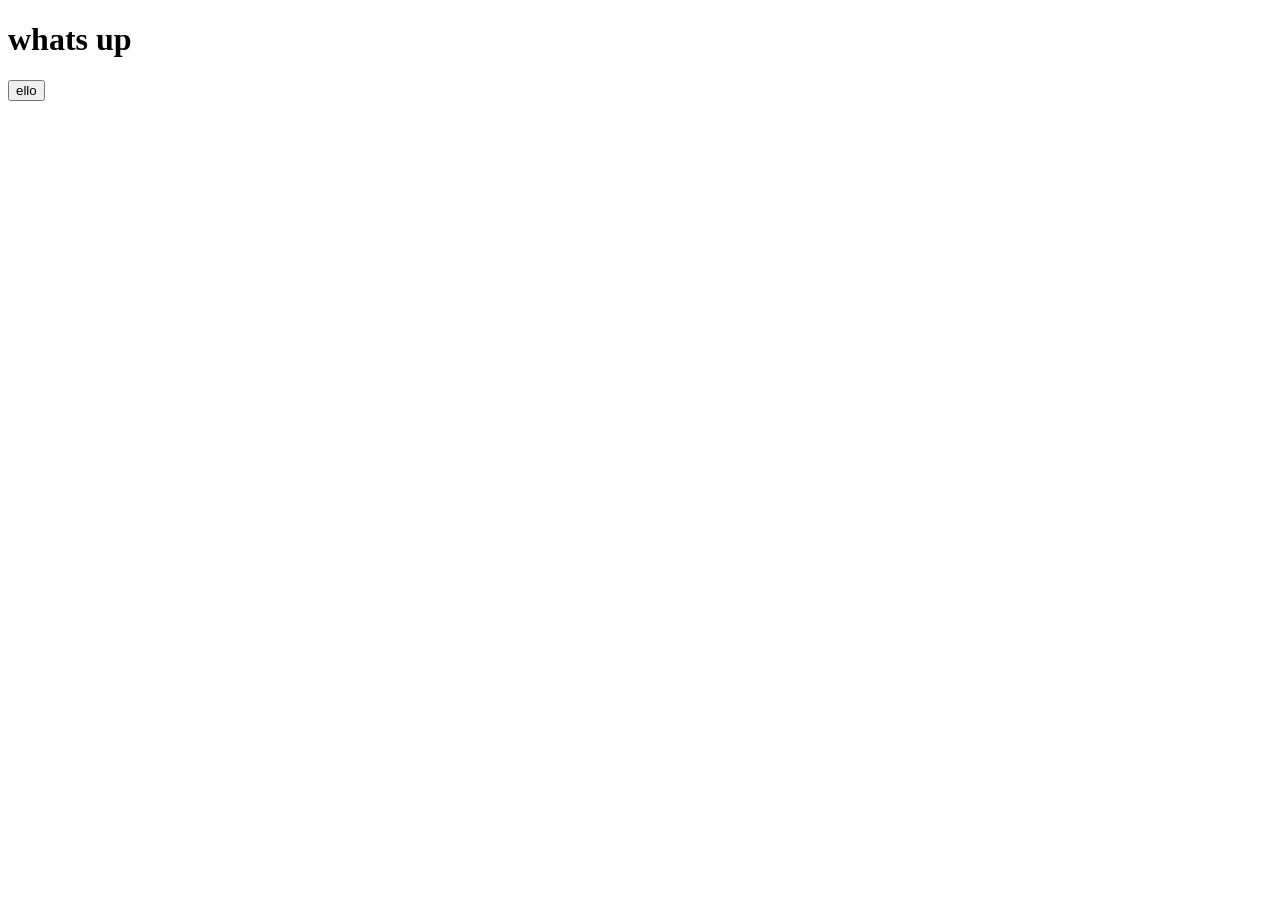
==== disarm/index.html @ 8d1360e6 "test" ====
<!DOCTYPE html>
<html lang="en">
<head>
  <meta charset="UTF-8" />
  <meta name="viewport" content="width=device-width, initial-scale=1.0" />
  <title>Default HTML</title>
</head>
<body>
  <h1>whats up</h1>
  <button>ello</button>
</body>
</html>
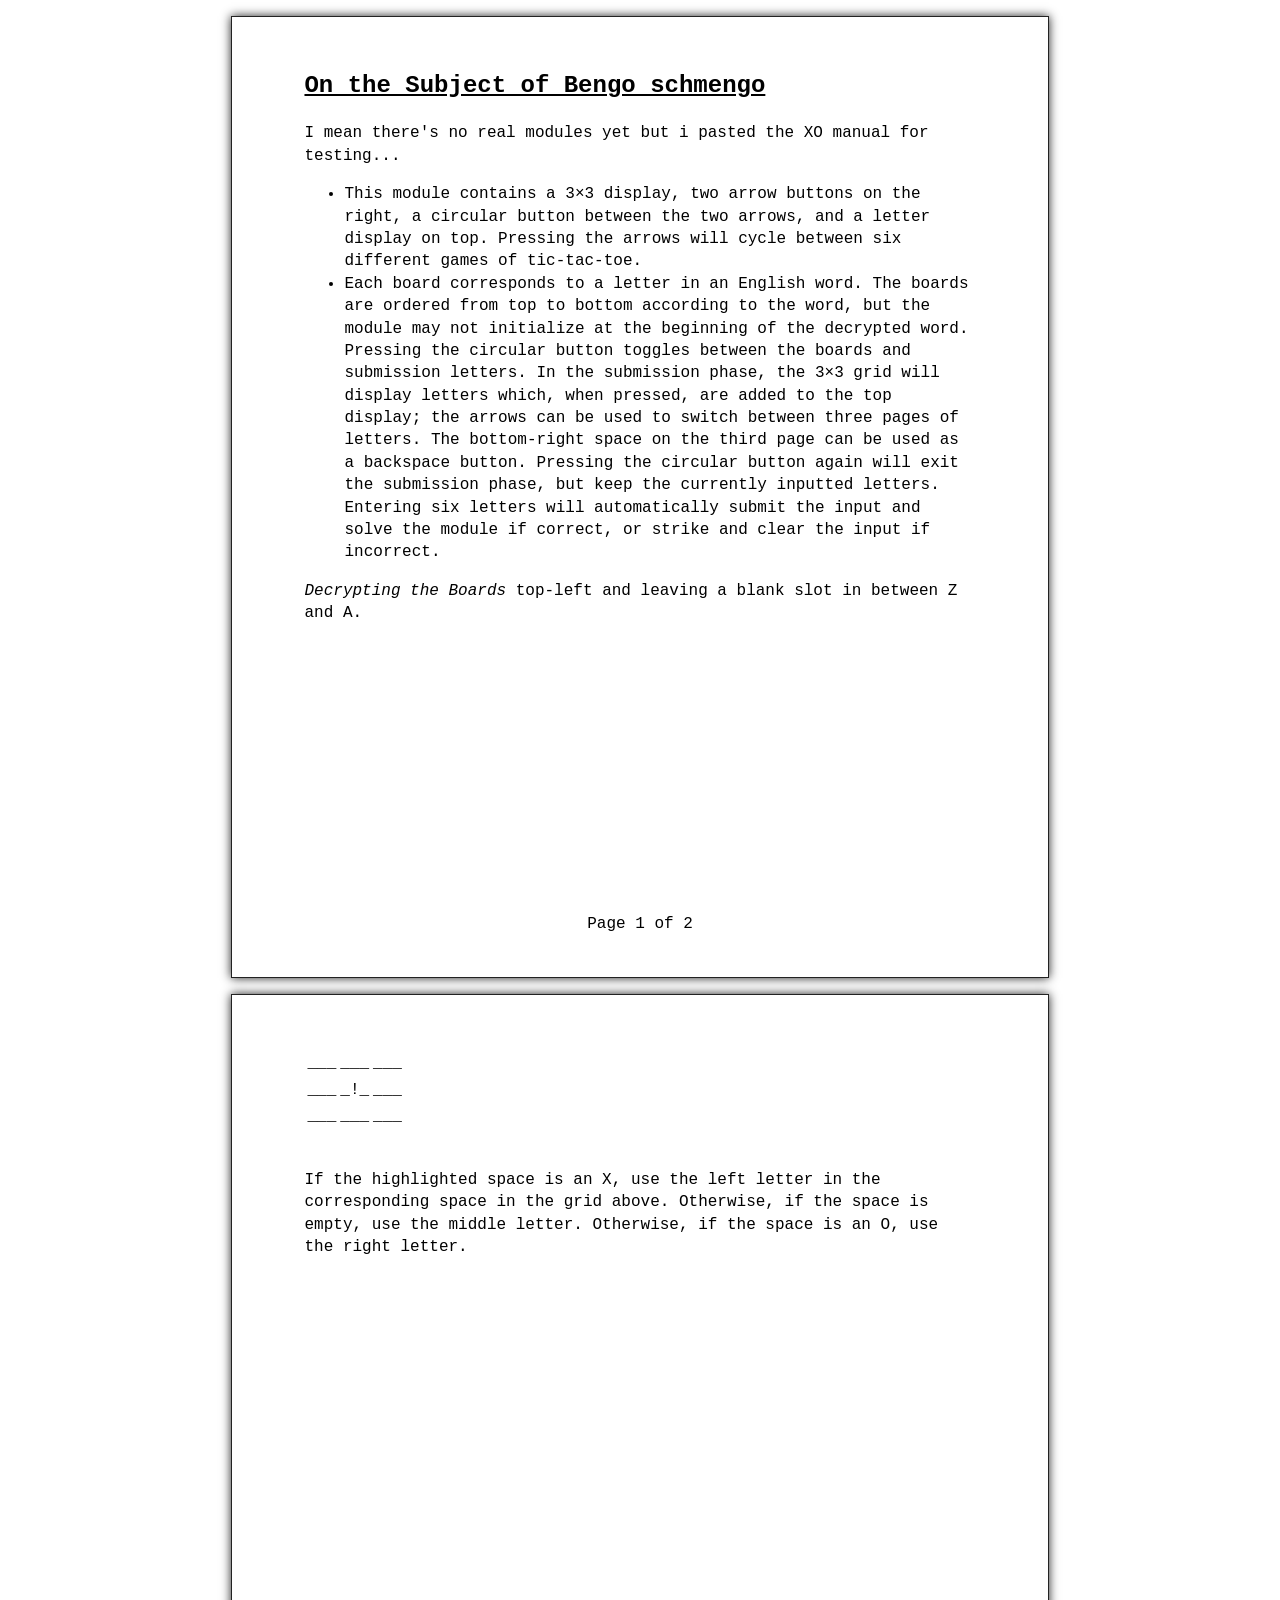
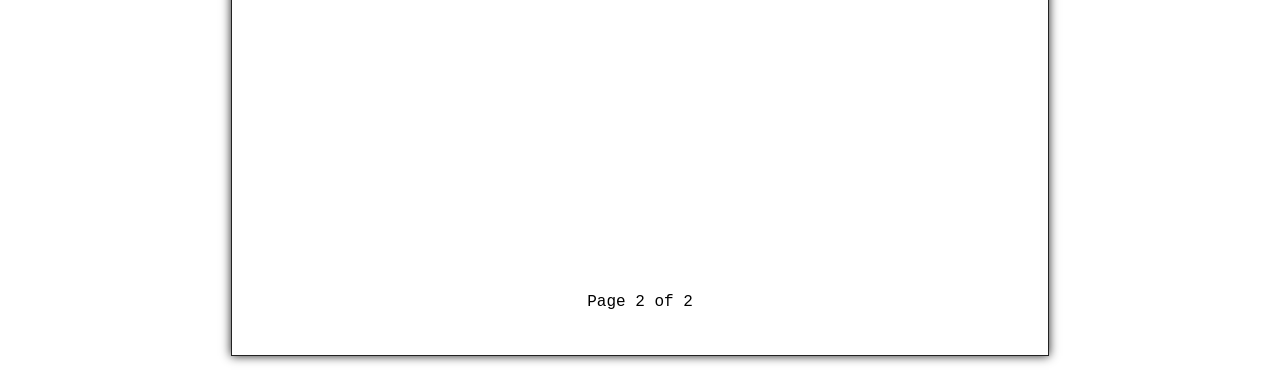
==== commit 26135b4e: "pages" ====
--- a/disarm/index.html
+++ b/disarm/index.html
@@ -4,9 +4,63 @@
   <meta charset="UTF-8" />
   <meta name="viewport" content="width=device-width, initial-scale=1.0" />
   <title>Default HTML</title>
+  <link rel="stylesheet" type="text/css" href="main.css">
 </head>
 <body>
-  <h1>whats up</h1>
-  <button>ello</button>
+    <div class="section">
+        <div class="page">
+            <div class="page-content">
+                <h2>On the Subject of Bengo schmengo</h2>
+
+                <p>I mean there's no real modules yet but i pasted the XO manual for testing...</p>
+                <ul>
+                    <li>This module contains a 3×3 display, two arrow buttons on the right, a circular button between
+                        the two arrows, and a letter display on top. Pressing the arrows will cycle between six
+                        different games of tic-tac-toe.</li>
+                    <li>Each board corresponds to a letter in an English word. The boards are ordered from top to bottom 
+						according to the word, but the module may not initialize at the beginning of the decrypted word. 
+                        Pressing the circular button toggles between the boards and submission letters. In the submission
+                        phase, the 3×3 grid will display letters which, when pressed, are added to the top display;
+                        the arrows can be used to switch between three pages of letters. The bottom-right space on
+                        the third page can be used as a backspace button. Pressing the circular button again will
+                        exit the submission phase, but keep the currently inputted letters. Entering six letters
+                        will automatically submit the input and solve the module if correct, or strike and clear
+                        the input if incorrect.</li>
+                </ul>
+
+                <em>Decrypting the Boards</em>
+                    top-left and leaving a blank slot in between Z and A.</p>
+                
+            </div>
+            <div class="page-footer relative-footer">Page 1 of 2</div>
+        </div>
+        <div class="page">
+            <div class="page-content">
+                <br>
+                <table class="center">
+                    <tr>
+                        <td>___</td>
+                        <td>___</td>
+                        <td>___</td>
+                    </tr>
+                    <tr>
+                        <td>___</td>
+                        <td>_!_</td>
+                        <td>___</td>
+                    </tr>
+                    <tr>
+                        <td>___</td>
+                        <td>___</td>
+                        <td>___</td>
+                    </tr>
+                </table>
+                
+                <p><br>If the highlighted space is an X, use the left letter in the corresponding space in the grid
+                    above. Otherwise, if the space is empty, use the middle letter. Otherwise, if the space is an O,
+                    use the right letter.</p>
+            </div>
+            <div class="page-footer relative-footer">Page 2 of 2</div>
+        </div>
+    </div>
 </body>
 </html>
--- a/disarm/main.css
+++ b/disarm/main.css
@@ -0,0 +1,39 @@
+
+@font-face {
+    font-family: 'Computer Modern';
+    src: url('cmuserif-roman.ttf');
+}
+
+h2, h3, h4 {
+    text-decoration: underline;
+}
+
+html {
+    font-family: 'Special Elite', monospace;
+    font-size: 12pt;
+    line-height: 1.4;
+}
+
+.page {
+        margin: 1em auto;
+        padding: 0;
+        border: 1px solid #222; /* Safely using px because exists outside layout of page content */
+        box-shadow: #222 0.0em 0em 0.6em;
+        clear: both;
+        background-color: #FFF;
+        background-size: 100%;
+        width: 8.5in; /* = 8.5in at 12pt (1em) */
+        min-height: 10in; /* = 11in at 12pt (1em) */
+    }
+
+
+
+.page-content {
+    margin: 0 .755in;
+    padding-top: 2em;
+    min-height: 9in; /* Leaving 3em at the bottom for footer (0.75in) */
+}
+
+.page-footer {
+    text-align: center;
+}
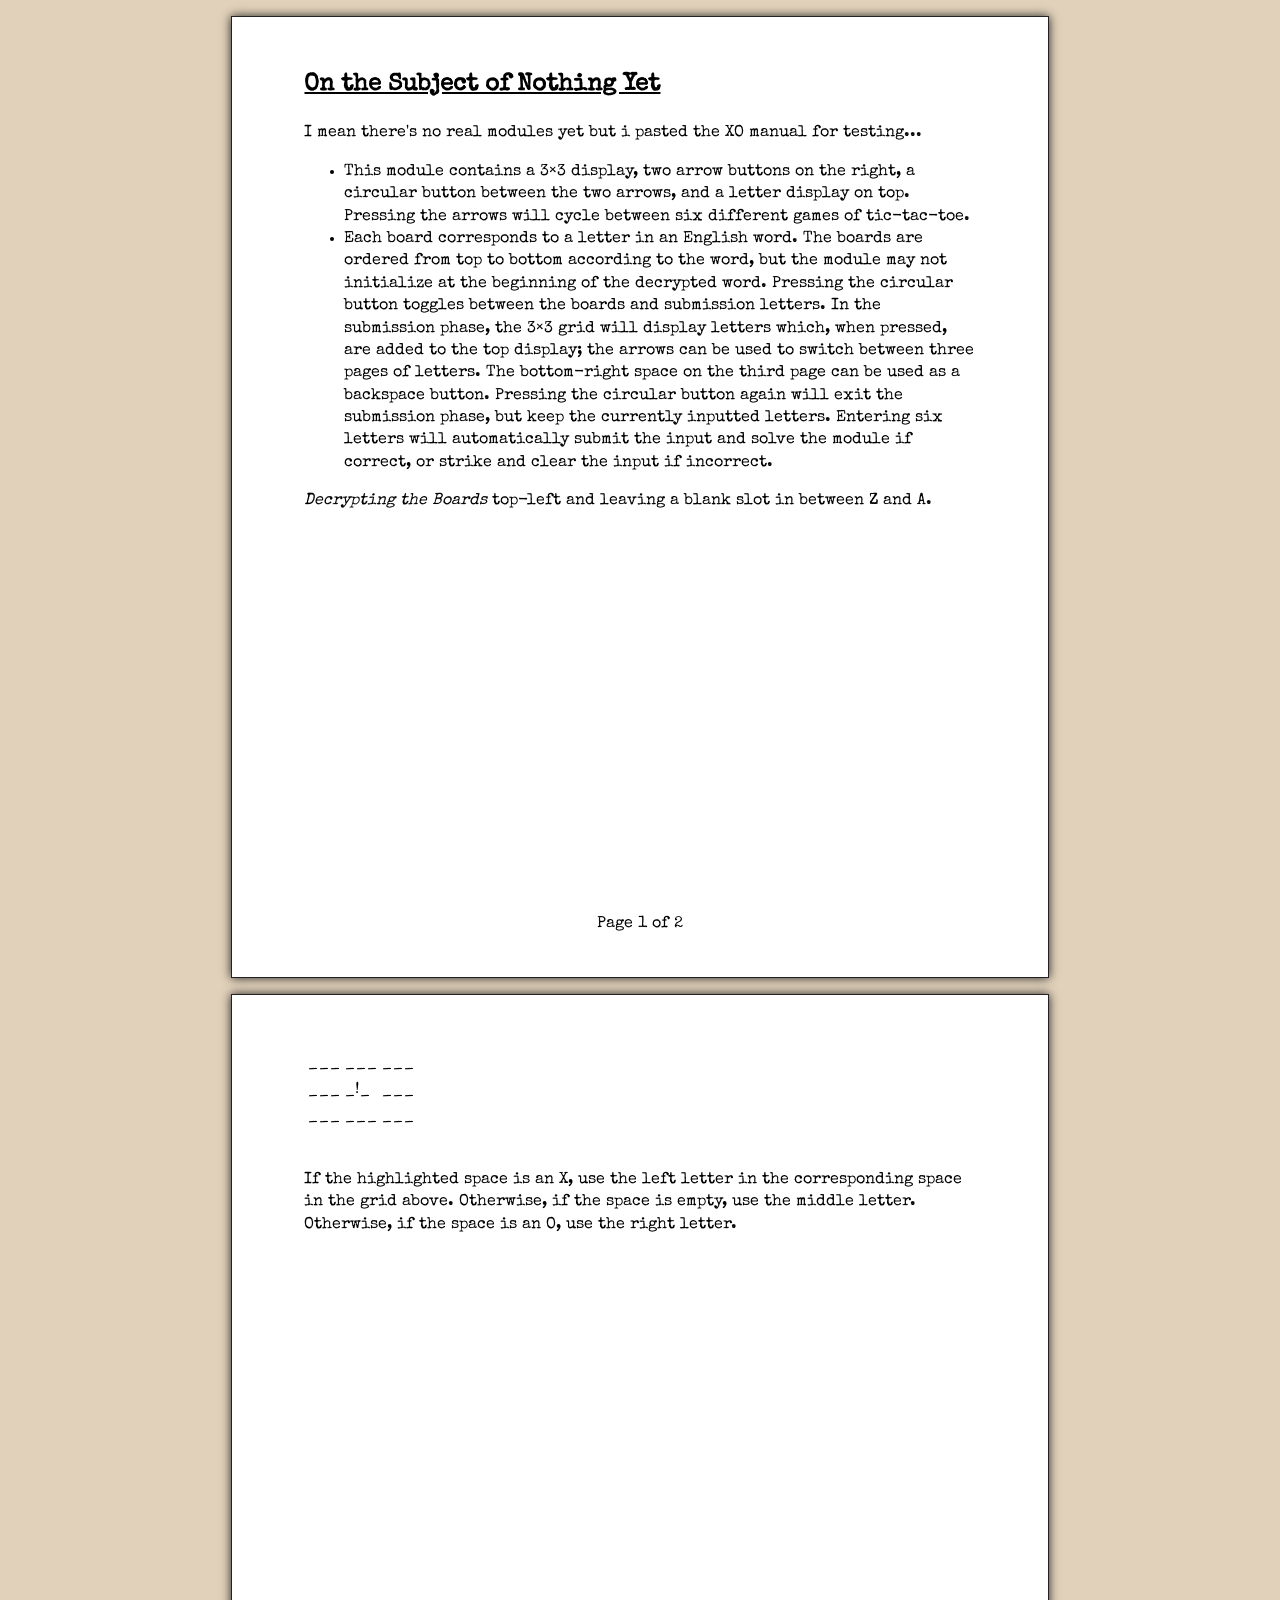
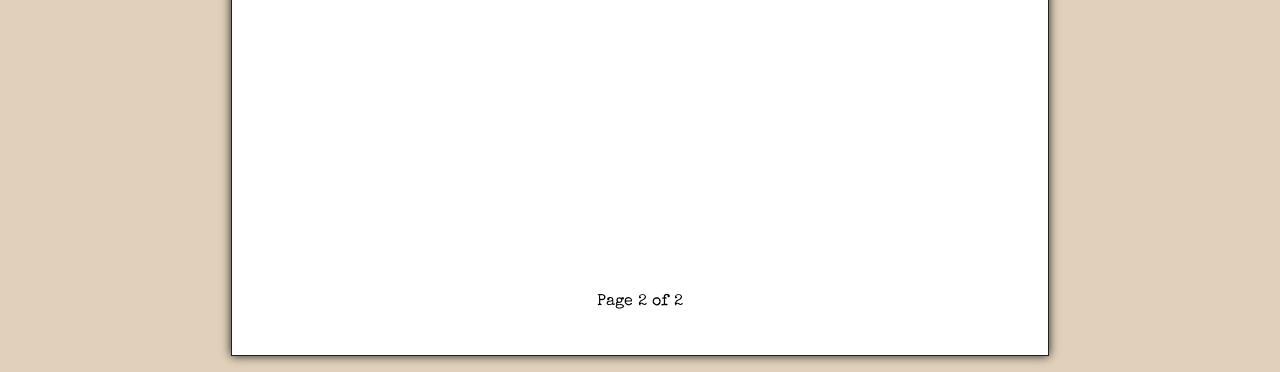
==== commit 82be0714: "part 2" ====
--- a/disarm/index.html
+++ b/disarm/index.html
@@ -10,7 +10,7 @@
     <div class="section">
         <div class="page">
             <div class="page-content">
-                <h2>On the Subject of Bengo schmengo</h2>
+                <h2>On the Subject of Nothing Yet</h2>
 
                 <p>I mean there's no real modules yet but i pasted the XO manual for testing...</p>
                 <ul>
--- a/disarm/main.css
+++ b/disarm/main.css
@@ -1,7 +1,7 @@
 
 @font-face {
-    font-family: 'Computer Modern';
-    src: url('cmuserif-roman.ttf');
+    font-family: 'Special Elite';
+    src: url('SpecialElite-Regular.ttf');
 }
 
 h2, h3, h4 {
@@ -37,3 +37,7 @@
 .page-footer {
     text-align: center;
 }
+
+body {
+    background: #E1D1BA;
+ }
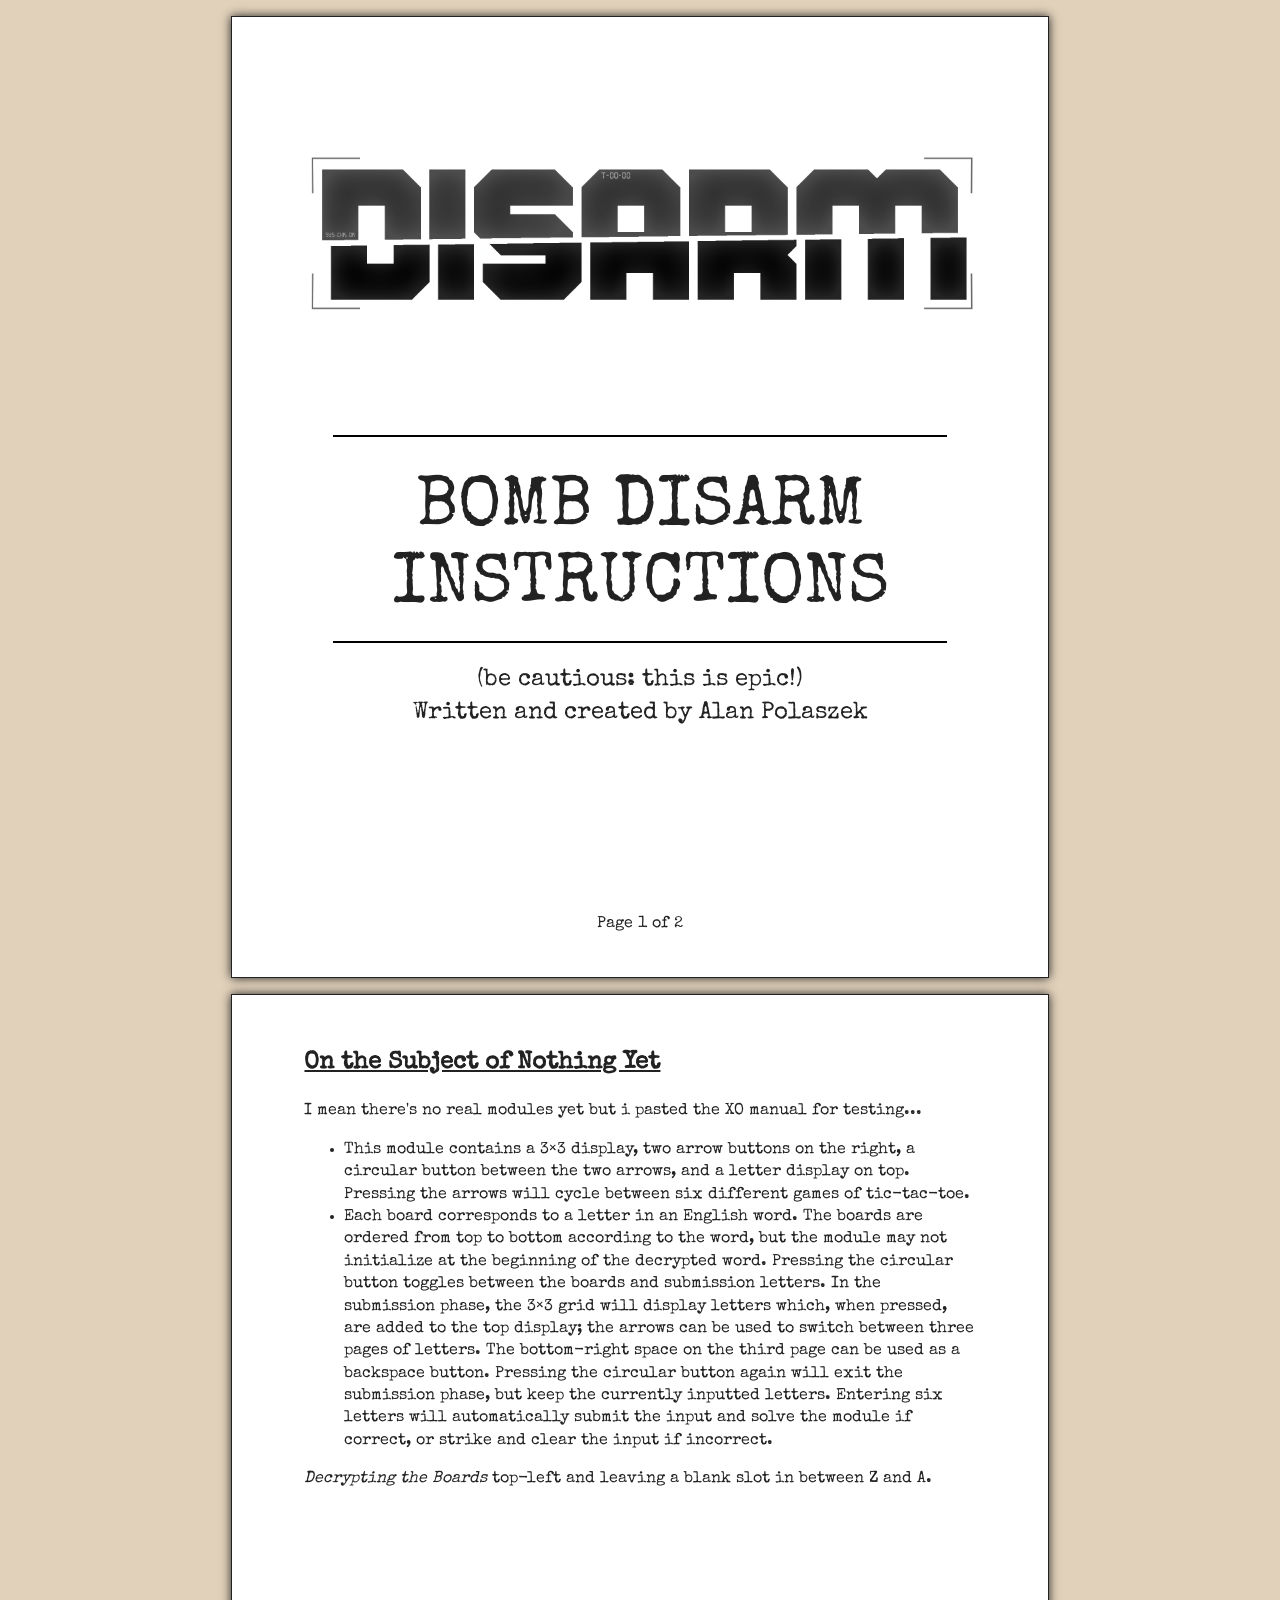
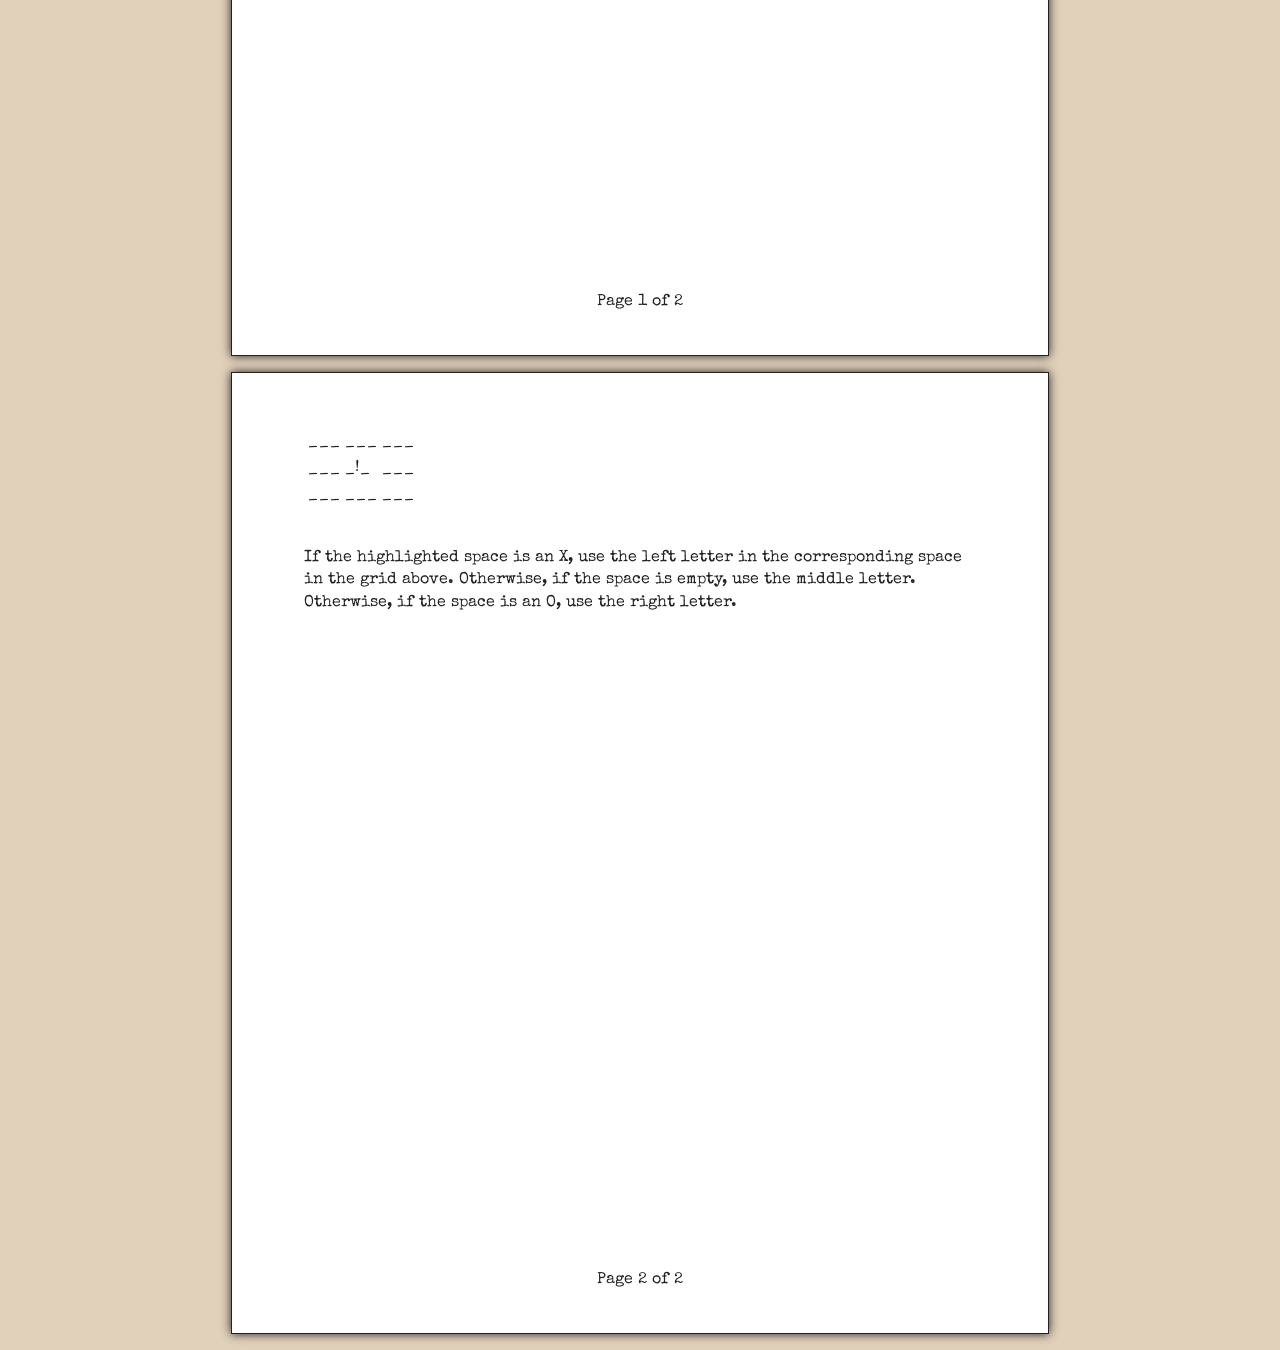
==== commit 3b34eb46: "brejh" ====
--- a/disarm/index.html
+++ b/disarm/index.html
@@ -3,64 +3,74 @@
 <head>
   <meta charset="UTF-8" />
   <meta name="viewport" content="width=device-width, initial-scale=1.0" />
-  <title>Default HTML</title>
+  <title>Disarm Instructions</title>
   <link rel="stylesheet" type="text/css" href="main.css">
 </head>
 <body>
-    <div class="section">
-        <div class="page">
-            <div class="page-content">
-                <h2>On the Subject of Nothing Yet</h2>
+    <div class="page">
+        <div class="page-content">
+            <img src="disarm-logo.png" class="logo">
+            <div class="title">
+                <h1>BOMB DISARM INSTRUCTIONS</h1>
+            </div>
+            <h2 class="subtitle">(be cautious: this is epic!)</h2>
+            <h2 class="subtitle">Written and created by Alan Polaszek</h2>
+            
+        </div>
+        <div class="page-footer">Page 1 of 2</div>
+    </div>
+    <div class="page">
+        <div class="page-content">
+            <h2>On the Subject of Nothing Yet</h2>
 
-                <p>I mean there's no real modules yet but i pasted the XO manual for testing...</p>
-                <ul>
-                    <li>This module contains a 3×3 display, two arrow buttons on the right, a circular button between
-                        the two arrows, and a letter display on top. Pressing the arrows will cycle between six
-                        different games of tic-tac-toe.</li>
-                    <li>Each board corresponds to a letter in an English word. The boards are ordered from top to bottom 
-						according to the word, but the module may not initialize at the beginning of the decrypted word. 
-                        Pressing the circular button toggles between the boards and submission letters. In the submission
-                        phase, the 3×3 grid will display letters which, when pressed, are added to the top display;
-                        the arrows can be used to switch between three pages of letters. The bottom-right space on
-                        the third page can be used as a backspace button. Pressing the circular button again will
-                        exit the submission phase, but keep the currently inputted letters. Entering six letters
-                        will automatically submit the input and solve the module if correct, or strike and clear
-                        the input if incorrect.</li>
-                </ul>
+            <p>I mean there's no real modules yet but i pasted the XO manual for testing...</p>
+            <ul>
+                <li>This module contains a 3×3 display, two arrow buttons on the right, a circular button between
+                    the two arrows, and a letter display on top. Pressing the arrows will cycle between six
+                    different games of tic-tac-toe.</li>
+                <li>Each board corresponds to a letter in an English word. The boards are ordered from top to bottom 
+                    according to the word, but the module may not initialize at the beginning of the decrypted word. 
+                    Pressing the circular button toggles between the boards and submission letters. In the submission
+                    phase, the 3×3 grid will display letters which, when pressed, are added to the top display;
+                    the arrows can be used to switch between three pages of letters. The bottom-right space on
+                    the third page can be used as a backspace button. Pressing the circular button again will
+                    exit the submission phase, but keep the currently inputted letters. Entering six letters
+                    will automatically submit the input and solve the module if correct, or strike and clear
+                    the input if incorrect.</li>
+            </ul>
 
-                <em>Decrypting the Boards</em>
-                    top-left and leaving a blank slot in between Z and A.</p>
-                
-            </div>
-            <div class="page-footer relative-footer">Page 1 of 2</div>
+            <em>Decrypting the Boards</em>
+                top-left and leaving a blank slot in between Z and A.</p>
+            
         </div>
-        <div class="page">
-            <div class="page-content">
-                <br>
-                <table class="center">
-                    <tr>
-                        <td>___</td>
-                        <td>___</td>
-                        <td>___</td>
-                    </tr>
-                    <tr>
-                        <td>___</td>
-                        <td>_!_</td>
-                        <td>___</td>
-                    </tr>
-                    <tr>
-                        <td>___</td>
-                        <td>___</td>
-                        <td>___</td>
-                    </tr>
-                </table>
-                
-                <p><br>If the highlighted space is an X, use the left letter in the corresponding space in the grid
-                    above. Otherwise, if the space is empty, use the middle letter. Otherwise, if the space is an O,
-                    use the right letter.</p>
-            </div>
-            <div class="page-footer relative-footer">Page 2 of 2</div>
+        <div class="page-footer">Page 1 of 2</div>
+    </div>
+    <div class="page">
+        <div class="page-content">
+            <br>
+            <table class="center">
+                <tr>
+                    <td>___</td>
+                    <td>___</td>
+                    <td>___</td>
+                </tr>
+                <tr>
+                    <td>___</td>
+                    <td>_!_</td>
+                    <td>___</td>
+                </tr>
+                <tr>
+                    <td>___</td>
+                    <td>___</td>
+                    <td>___</td>
+                </tr>
+            </table>
+            
+            <p><br>If the highlighted space is an X, use the left letter in the corresponding space in the grid
+                above. Otherwise, if the space is empty, use the middle letter. Otherwise, if the space is an O,
+                use the right letter.</p>
         </div>
+        <div class="page-footer relative-footer">Page 2 of 2</div>
     </div>
 </body>
 </html>
--- a/disarm/main.css
+++ b/disarm/main.css
@@ -2,6 +2,28 @@
 @font-face {
     font-family: 'Special Elite';
     src: url('SpecialElite-Regular.ttf');
+}
+
+.title h1 {
+    border-style: solid;
+    border-color: #000;
+    border-width: 0.03em 0;
+    font-size: 4.39em;
+    font-weight: normal;
+    line-height: 1.1;
+    margin: 0em 0.4em 0.3em;
+    padding: 0.5em 0 0.2em;
+    text-align: center;
+}
+.logo  {
+    width: 100%;
+}
+.subtitle {
+    text-align: center;
+    text-decoration: none;
+    font-weight: normal;
+    margin: 0 auto 0;
+
 }
 
 h2, h3, h4 {
@@ -10,6 +32,7 @@
 
 html {
     font-family: 'Special Elite', monospace;
+    color: #222;
     font-size: 12pt;
     line-height: 1.4;
 }
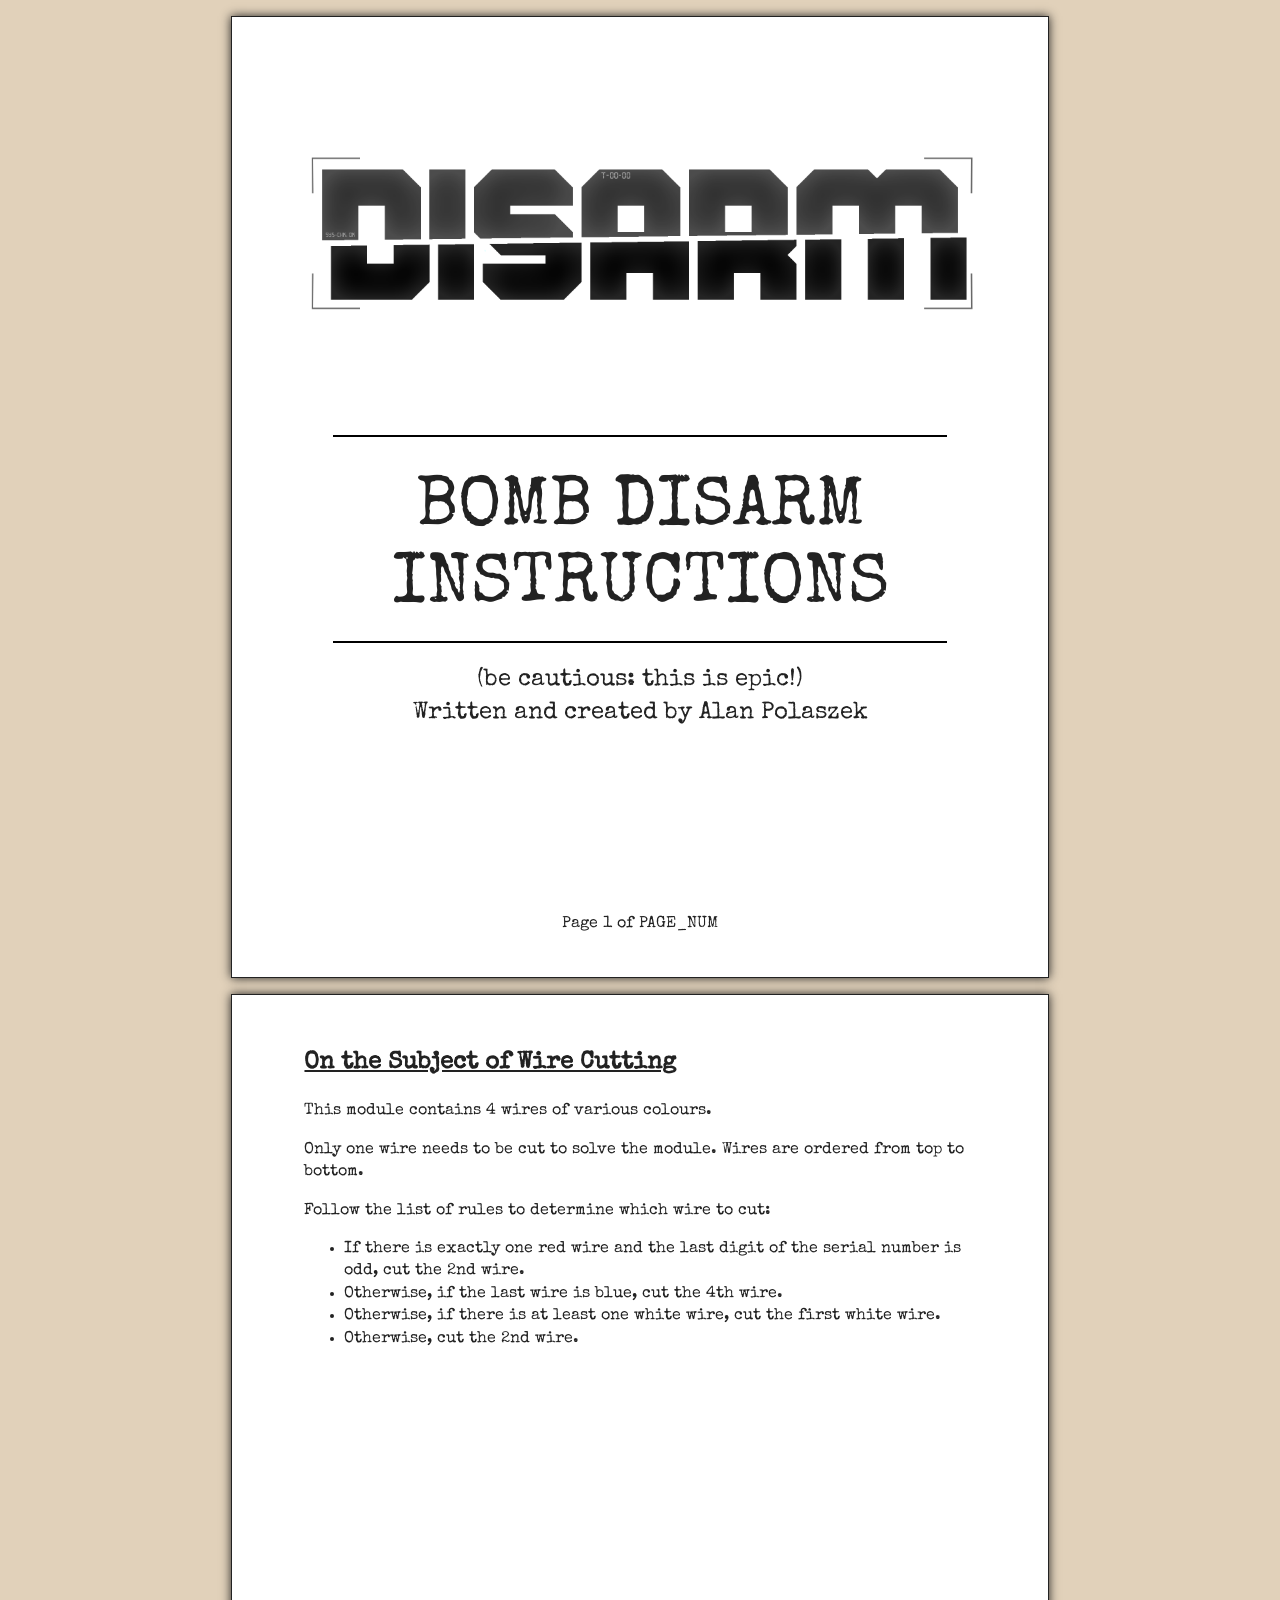
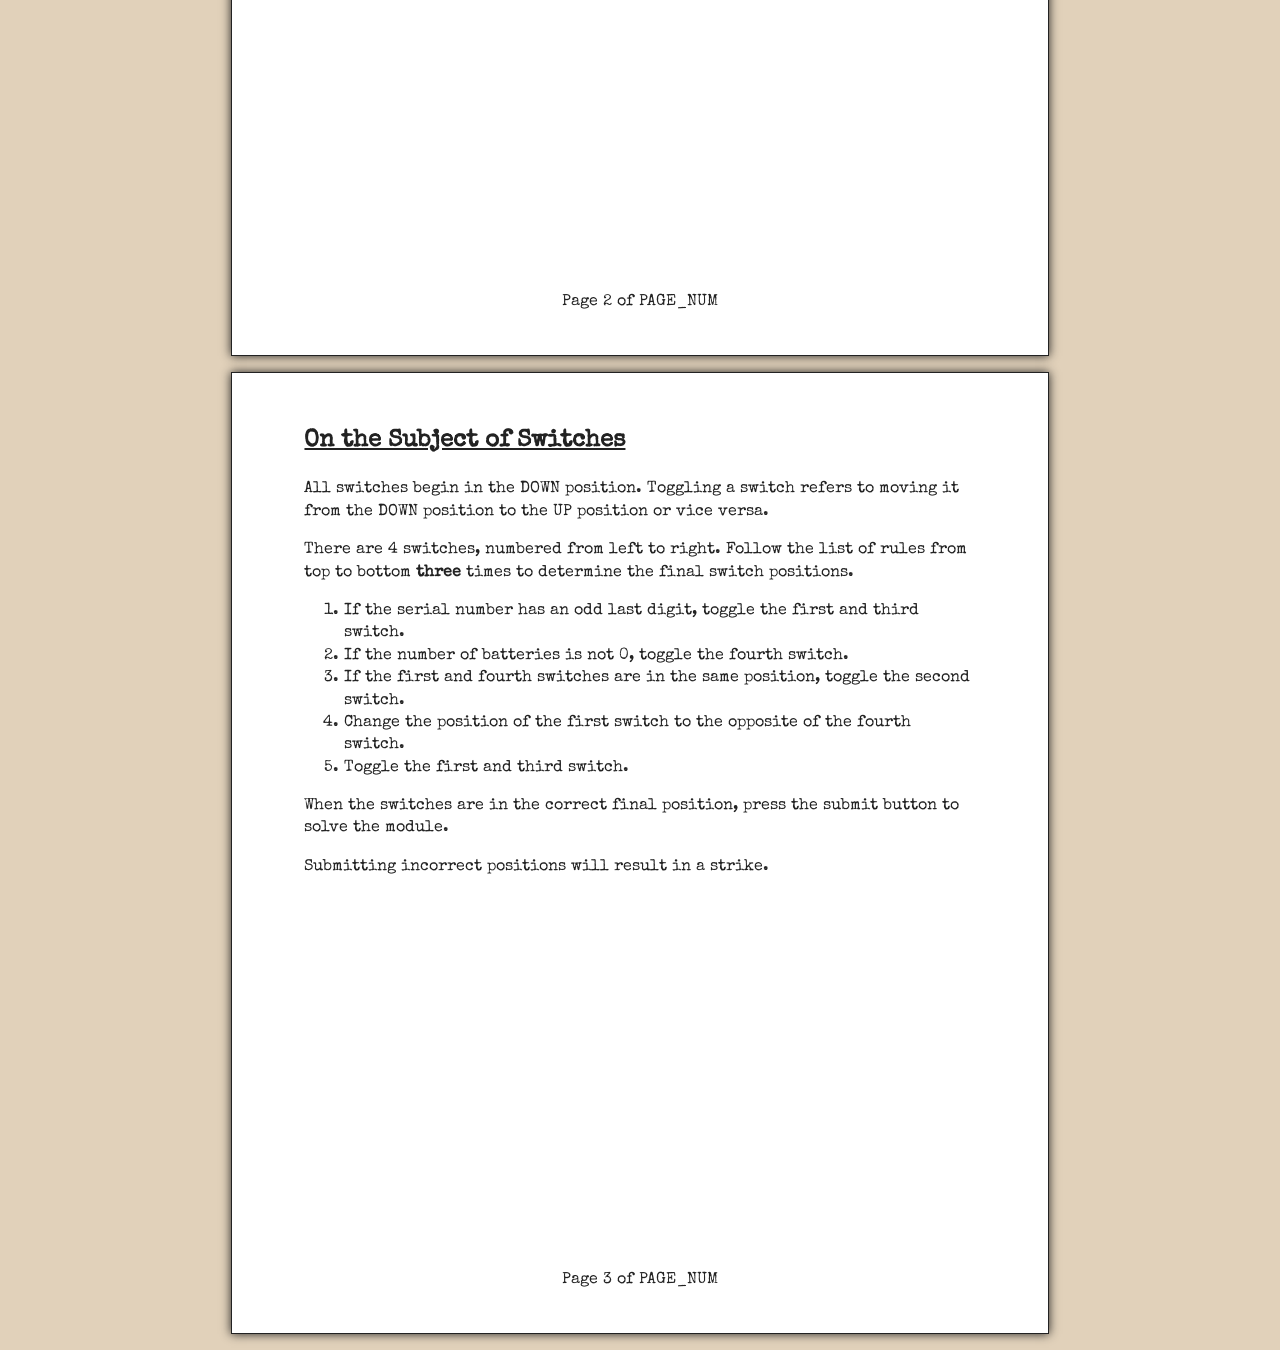
==== commit 2fdd4f3c: "dwadwa" ====
--- a/disarm/index.html
+++ b/disarm/index.html
@@ -17,60 +17,49 @@
             <h2 class="subtitle">Written and created by Alan Polaszek</h2>
             
         </div>
-        <div class="page-footer">Page 1 of 2</div>
+        <div class="page-footer">Page 1 of PAGE_NUM</div>
     </div>
     <div class="page">
         <div class="page-content">
-            <h2>On the Subject of Nothing Yet</h2>
+            <h2>On the Subject of Wire Cutting</h2>
 
-            <p>I mean there's no real modules yet but i pasted the XO manual for testing...</p>
+            <p>This module contains 4 wires of various colours. </p>
+            <p>Only one wire needs to be cut to solve the module. Wires are ordered from top to bottom.</p>
+            <p>Follow the list of rules to determine which wire to cut:</p>
             <ul>
-                <li>This module contains a 3×3 display, two arrow buttons on the right, a circular button between
-                    the two arrows, and a letter display on top. Pressing the arrows will cycle between six
-                    different games of tic-tac-toe.</li>
-                <li>Each board corresponds to a letter in an English word. The boards are ordered from top to bottom 
-                    according to the word, but the module may not initialize at the beginning of the decrypted word. 
-                    Pressing the circular button toggles between the boards and submission letters. In the submission
-                    phase, the 3×3 grid will display letters which, when pressed, are added to the top display;
-                    the arrows can be used to switch between three pages of letters. The bottom-right space on
-                    the third page can be used as a backspace button. Pressing the circular button again will
-                    exit the submission phase, but keep the currently inputted letters. Entering six letters
-                    will automatically submit the input and solve the module if correct, or strike and clear
-                    the input if incorrect.</li>
+                <li>If there is exactly one red wire and the last digit of the serial number is odd, cut the 2nd wire.</li>
+                <li>Otherwise, if the last wire is blue, cut the 4th wire.</li>
+                <li>Otherwise, if there is at least one white wire, cut the first white wire.</li>
+                <li>Otherwise, cut the 2nd wire.</li>
             </ul>
-
-            <em>Decrypting the Boards</em>
-                top-left and leaving a blank slot in between Z and A.</p>
             
         </div>
-        <div class="page-footer">Page 1 of 2</div>
+        <div class="page-footer">Page 2 of PAGE_NUM</div>
     </div>
     <div class="page">
         <div class="page-content">
-            <br>
-            <table class="center">
-                <tr>
-                    <td>___</td>
-                    <td>___</td>
-                    <td>___</td>
-                </tr>
-                <tr>
-                    <td>___</td>
-                    <td>_!_</td>
-                    <td>___</td>
-                </tr>
-                <tr>
-                    <td>___</td>
-                    <td>___</td>
-                    <td>___</td>
-                </tr>
-            </table>
-            
-            <p><br>If the highlighted space is an X, use the left letter in the corresponding space in the grid
-                above. Otherwise, if the space is empty, use the middle letter. Otherwise, if the space is an O,
-                use the right letter.</p>
+            <h2>On the Subject of Switches</h2>
+
+
+            <p>All switches begin in the DOWN position.
+                Toggling a switch refers to moving it from the DOWN position to the UP position or vice versa.</p>
+            <p>There are 4 switches, numbered from left to right.
+                Follow the list of rules from top to bottom <strong>three</strong> times to determine the final switch positions.</p>
+
+
+            <ol>
+                <li>If the serial number has an odd last digit, toggle the first and third switch.</li>
+                <li>If the number of batteries is not 0, toggle the fourth switch.</li>
+                <li>If the first and fourth switches are in the same position, toggle the second switch.</li>
+                <li>Change the position of the first switch to the opposite of the fourth switch.</li>
+                <li>Toggle the first and third switch.</li>
+            </ol>
+
+            <p>When the switches are in the correct final position, press the submit button to solve the module.</p>
+            <p>Submitting incorrect positions will result in a strike.</p>
+
         </div>
-        <div class="page-footer relative-footer">Page 2 of 2</div>
+        <div class="page-footer relative-footer">Page 3 of PAGE_NUM</div>
     </div>
 </body>
 </html>
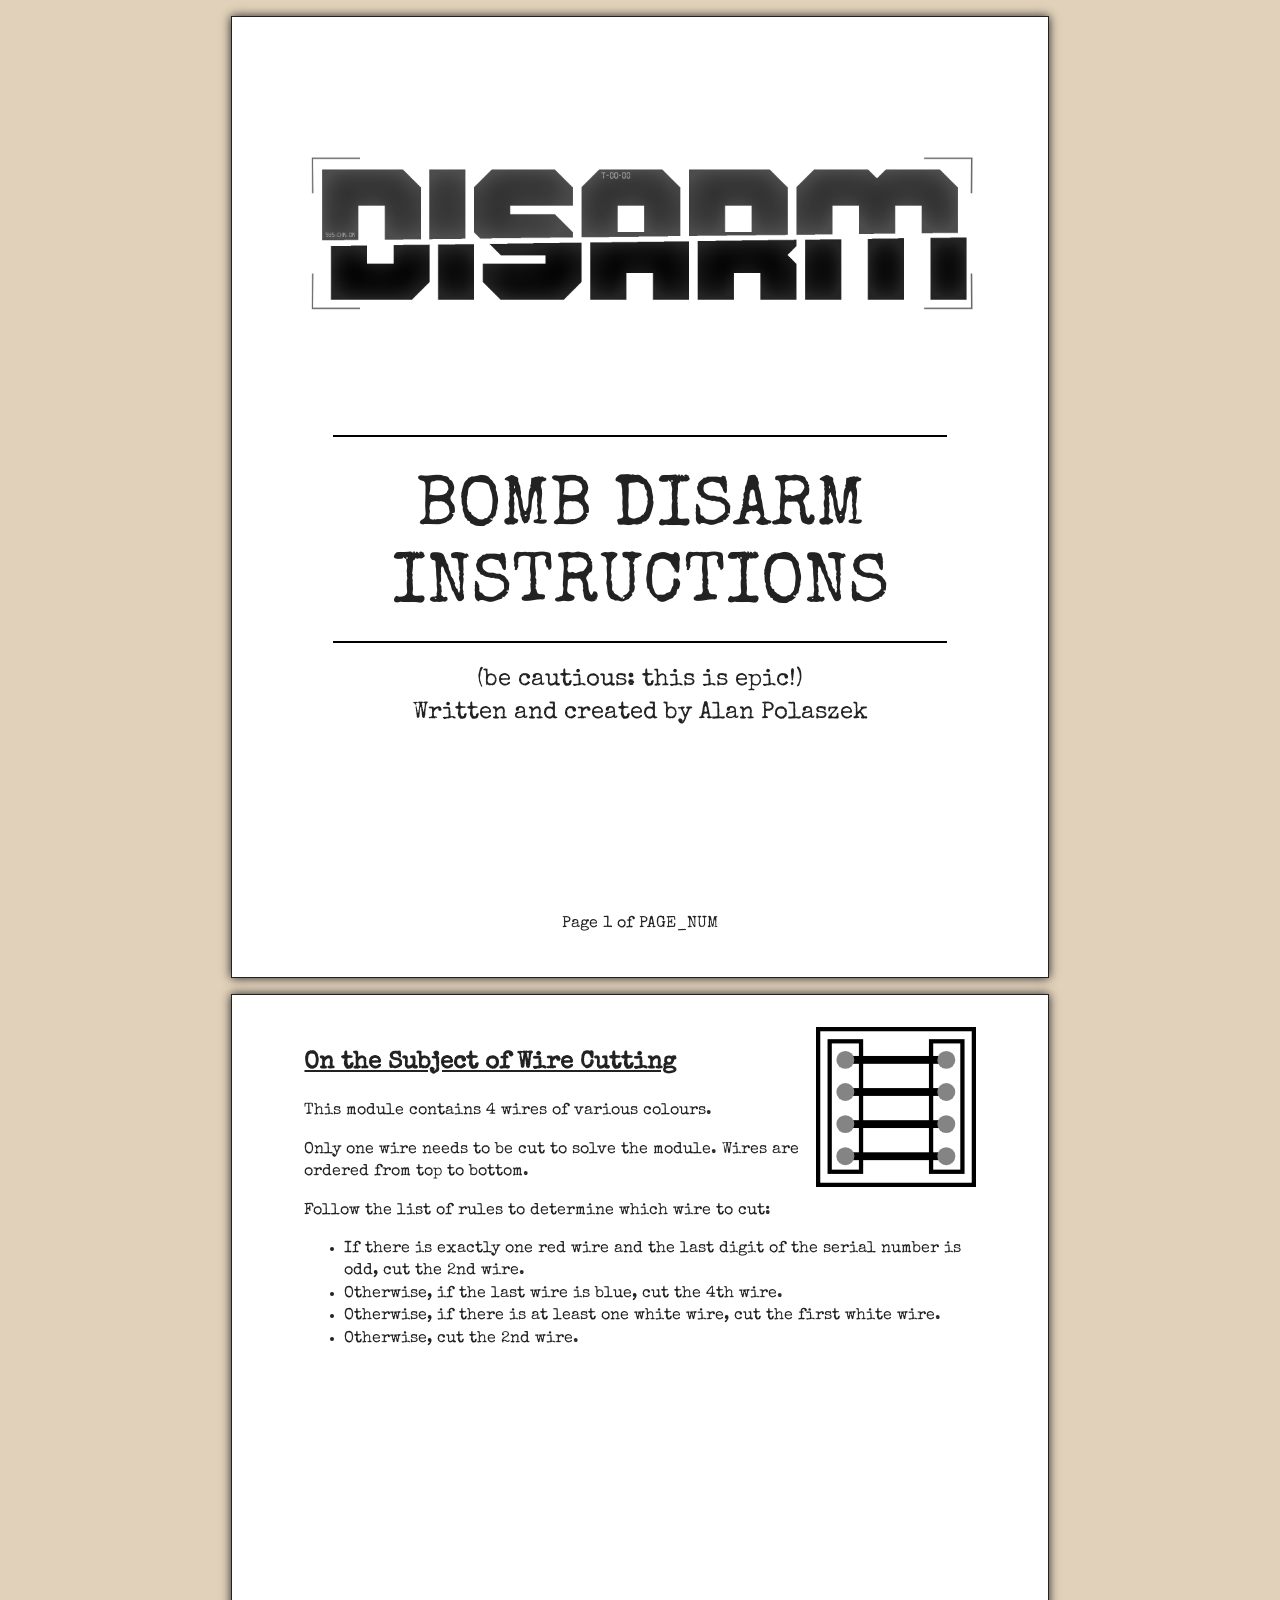
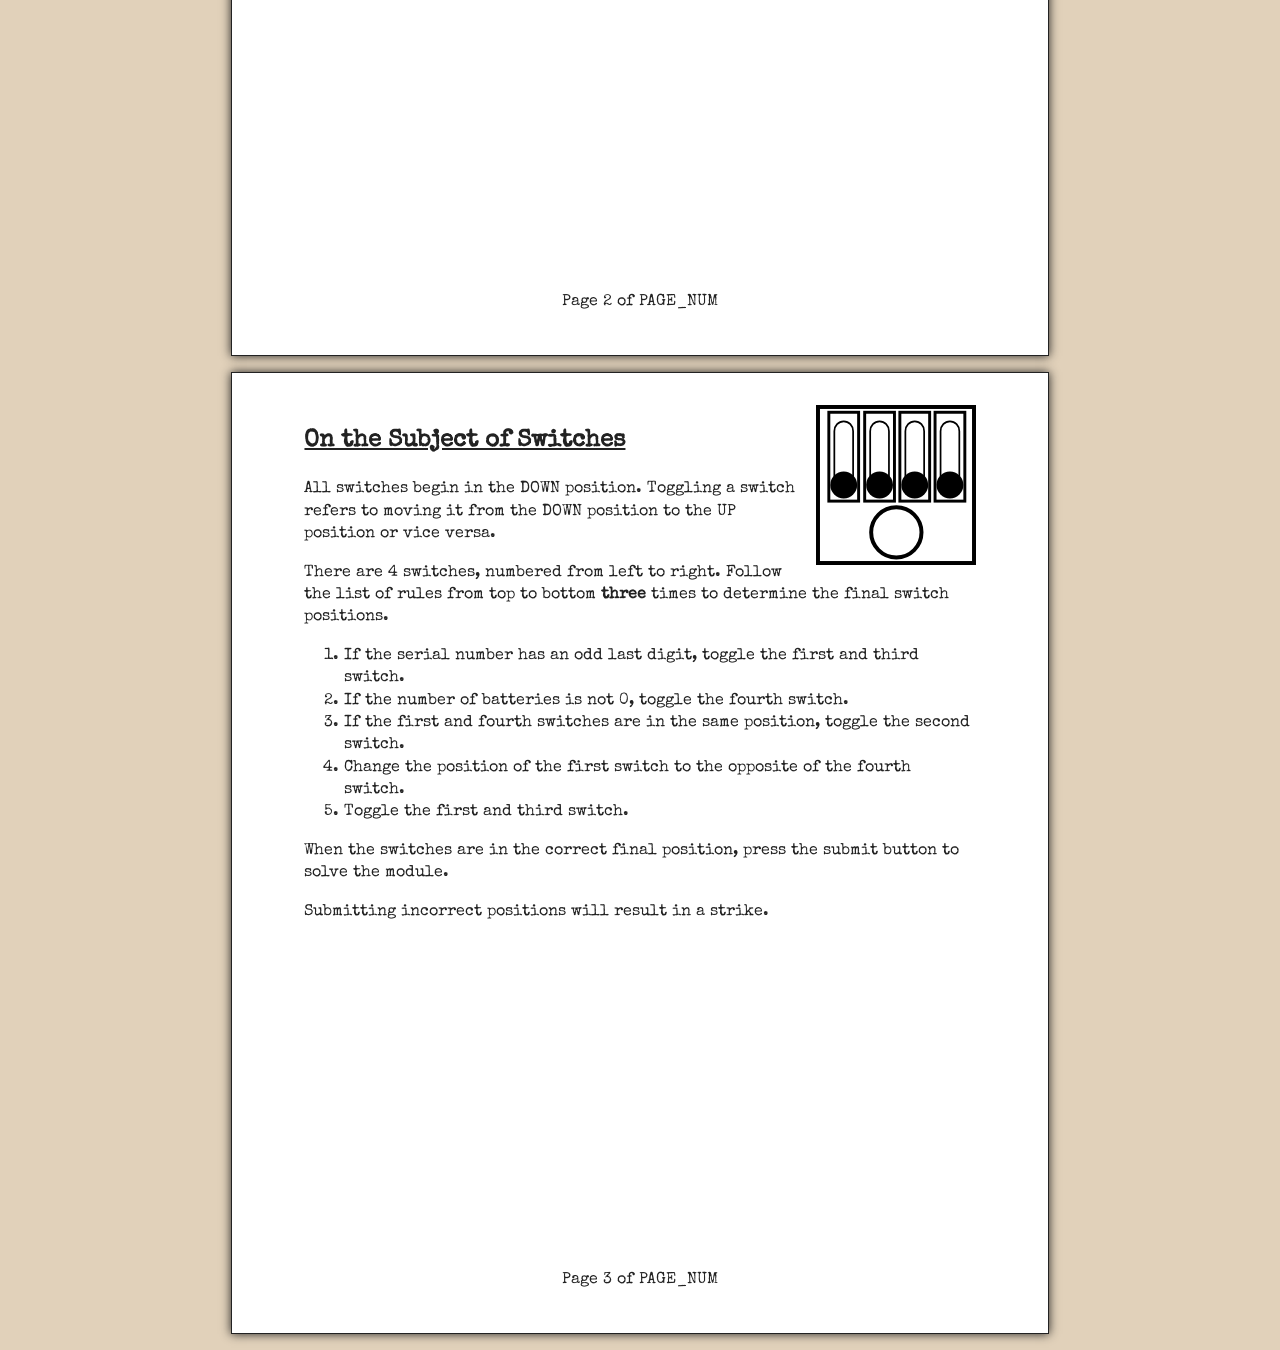
==== commit def24767: "optimsieopd" ====
--- a/disarm/index.html
+++ b/disarm/index.html
@@ -9,7 +9,7 @@
 <body>
     <div class="page">
         <div class="page-content">
-            <img src="disarm-logo.png" class="logo">
+            <img src="SVGs/disarm-logo.png" class="logo">
             <div class="title">
                 <h1>BOMB DISARM INSTRUCTIONS</h1>
             </div>
@@ -21,6 +21,7 @@
     </div>
     <div class="page">
         <div class="page-content">
+            <img src="SVGs/WireCutting.svg" class="diagram">
             <h2>On the Subject of Wire Cutting</h2>
 
             <p>This module contains 4 wires of various colours. </p>
@@ -38,6 +39,7 @@
     </div>
     <div class="page">
         <div class="page-content">
+            <img src="SVGs/Switches.svg" class="diagram">
             <h2>On the Subject of Switches</h2>
 
 
--- a/disarm/main.css
+++ b/disarm/main.css
@@ -64,3 +64,16 @@
 body {
     background: #E1D1BA;
  }
+
+ table, th, td {
+    border: 1px solid black;
+    border-collapse: collapse;
+ }
+
+ .diagram {
+    float: right;
+    width: 10em;
+    margin-left: .5em;
+    margin-bottom: 0;
+    background-color: #FFF;
+}
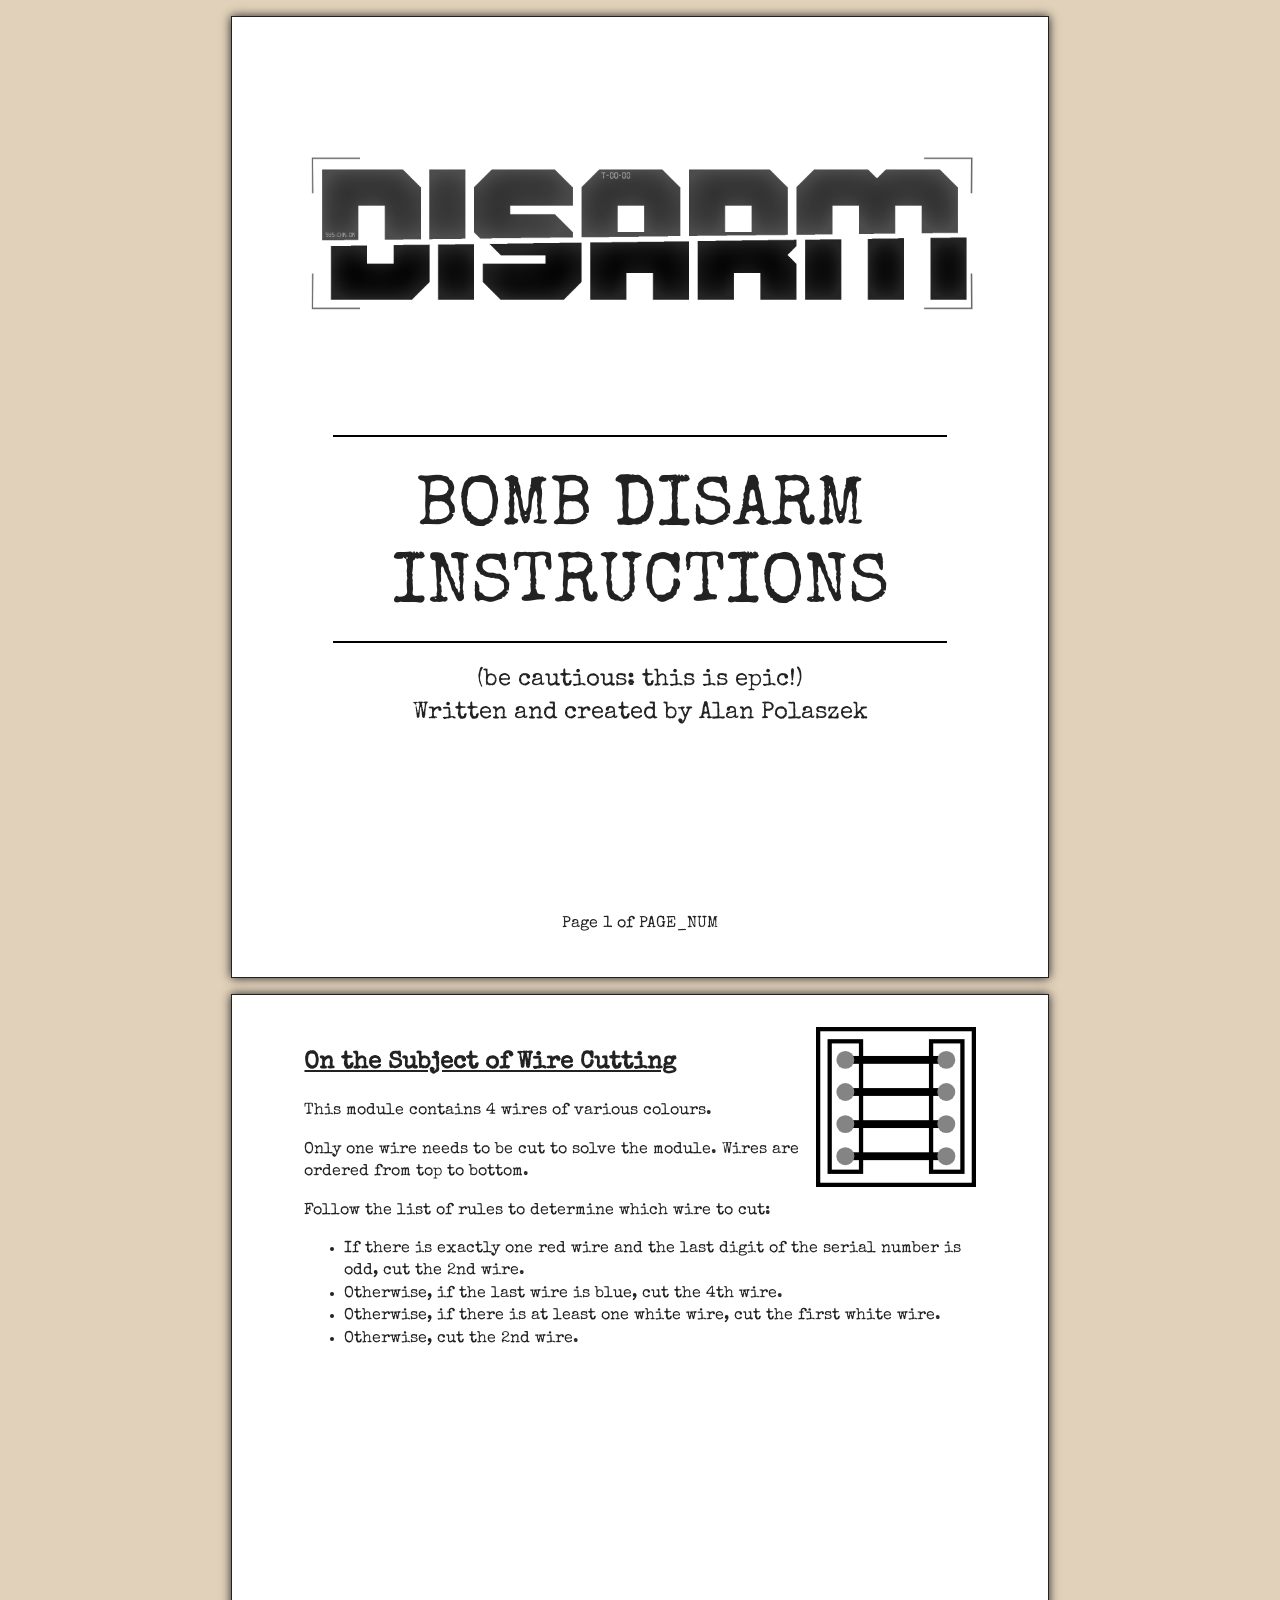
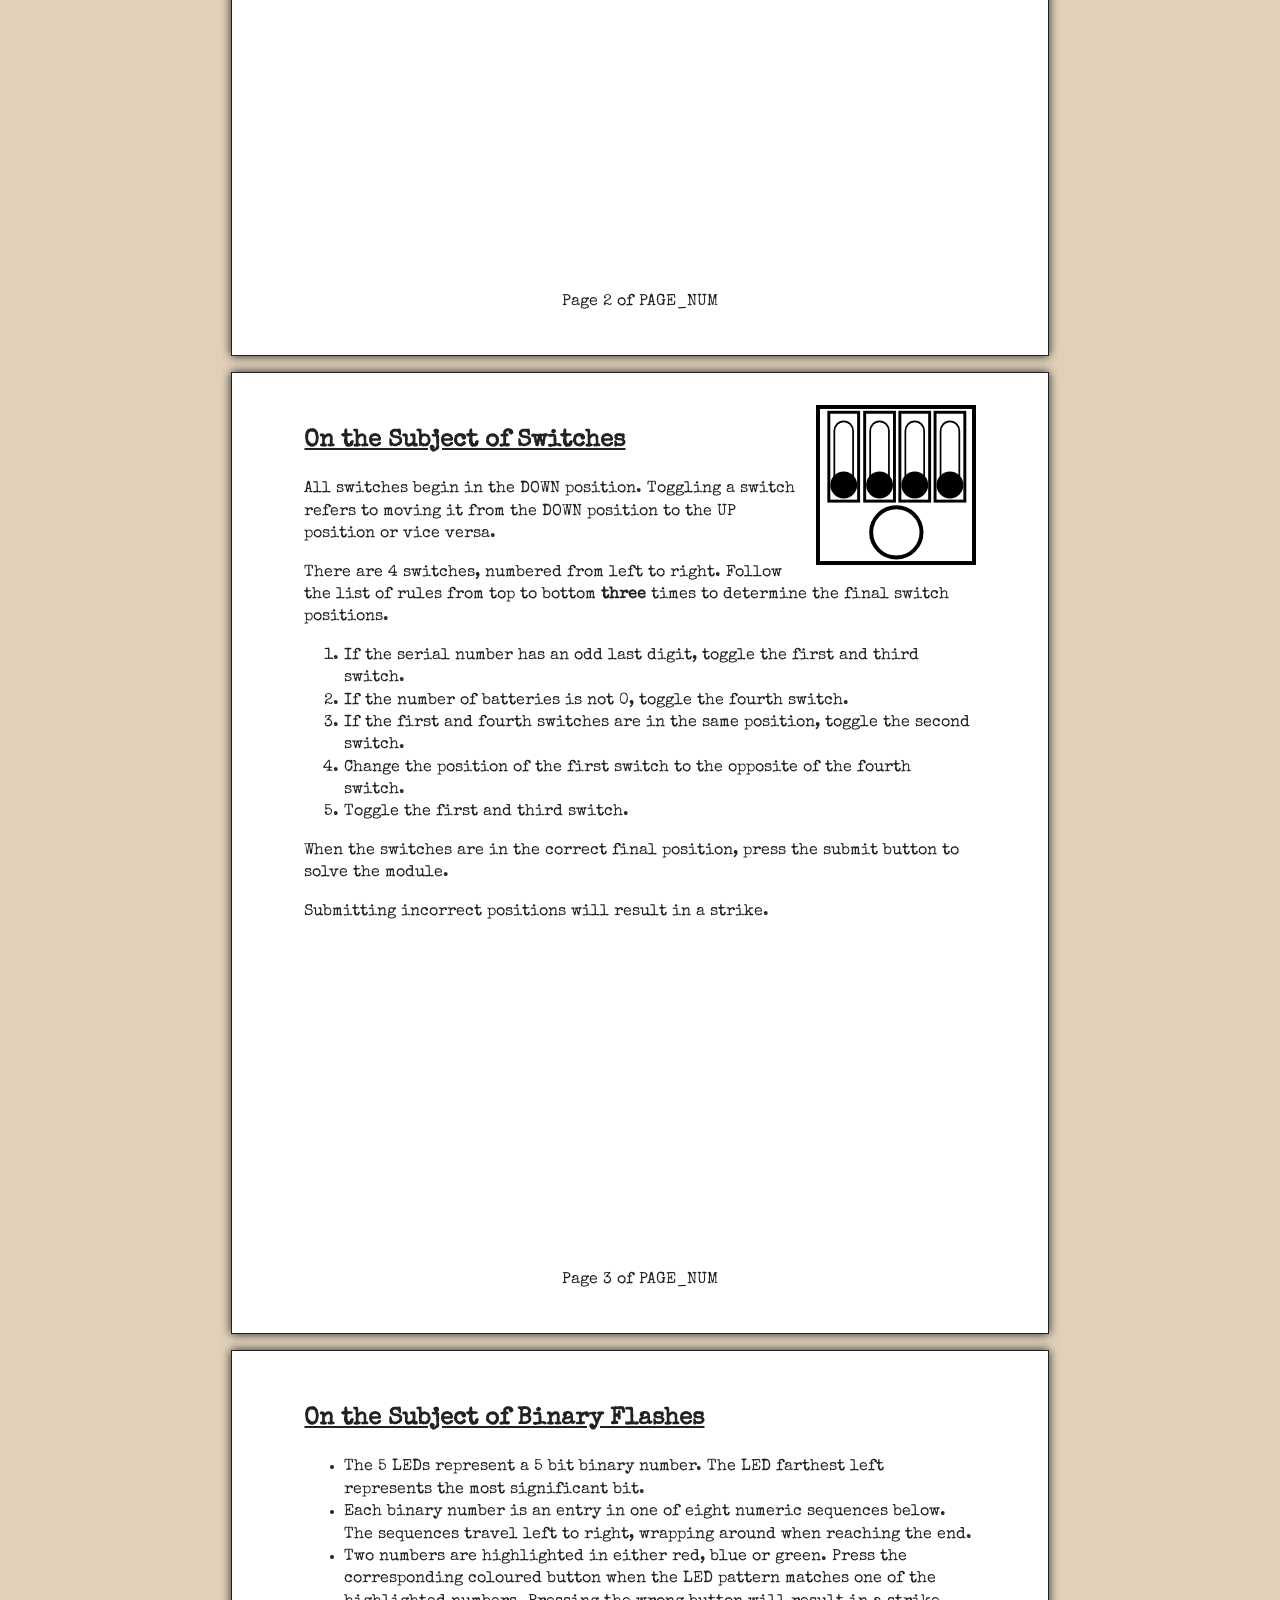
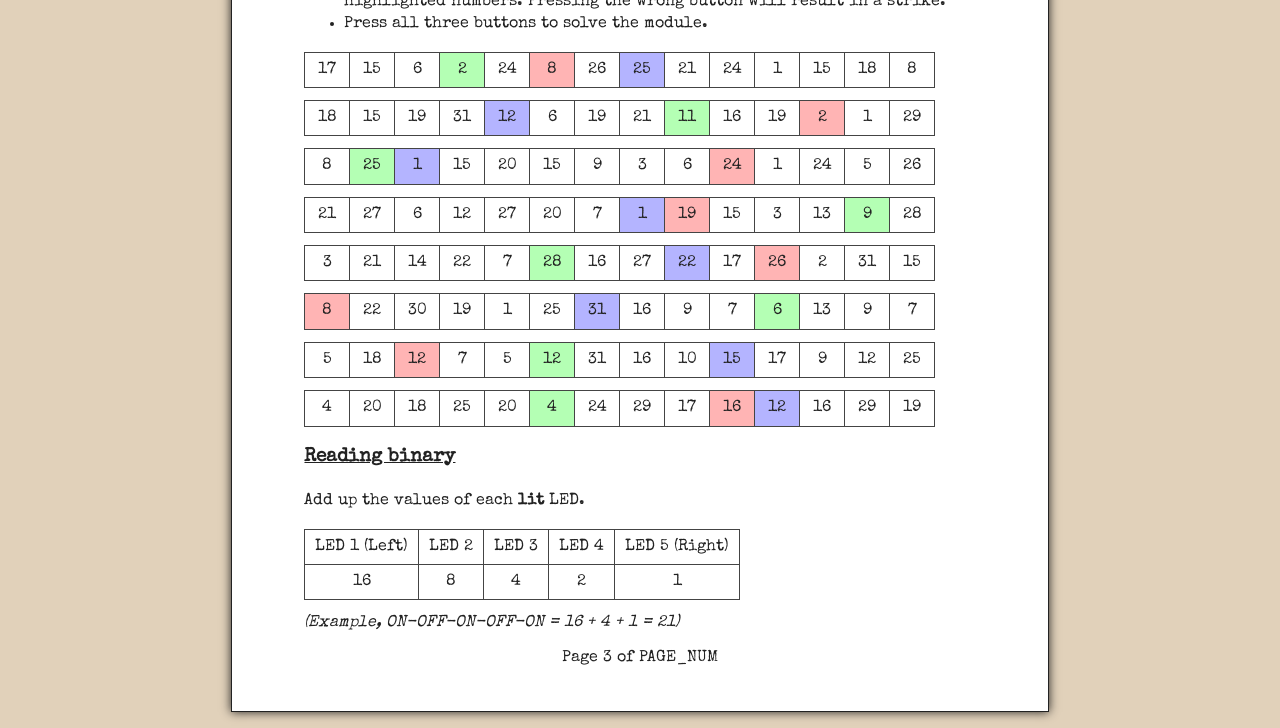
==== commit d5d165c7: "Add Binary Flashes" ====
--- a/disarm/index.html
+++ b/disarm/index.html
@@ -63,5 +63,40 @@
         </div>
         <div class="page-footer relative-footer">Page 3 of PAGE_NUM</div>
     </div>
+    <div class="page" id="binary-flash-page">
+        <div class="page-content">
+            <!-- <img src="SVGs/Switches.svg" class="diagram" -->
+            <h2>On the Subject of Binary Flashes</h2>
+
+            <ul>
+                <li>The 5 LEDs represent a 5 bit binary number. The LED farthest left represents the most significant bit.</li>
+                <li>Each binary number is an entry in one of eight numeric sequences below. The sequences travel left
+                    to right, wrapping around when reaching the end.</li>
+                <li>Two numbers are highlighted in either red, blue or green. Press the corresponding coloured button
+                     when the LED pattern matches one of the highlighted numbers. Pressing the wrong button will result in a strike.</li>
+                </li>
+                <li>Press all three buttons to solve the module.</li>
+            </ul>
+            
+            <table><tr><td>17</td><td>15</td><td>6</td><td class="green">2</td><td>24</td><td class="red">8</td><td>26</td><td class="blue">25</td><td>21</td><td>24</td><td>1</td><td>15</td><td>18</td><td>8</td></tr></table>
+            <table><tr><td>18</td><td>15</td><td>19</td><td>31</td><td class="blue">12</td><td>6</td><td>19</td><td>21</td><td class="green">11</td><td>16</td><td>19</td><td class="red">2</td><td>1</td><td>29</td></tr></table>
+            <table><tr><td>8</td><td class="green">25</td><td class="blue">1</td><td>15</td><td>20</td><td>15</td><td>9</td><td>3</td><td>6</td><td class="red">24</td><td>1</td><td>24</td><td>5</td><td>26</td></tr></table>
+            <table><tr><td>21</td><td>27</td><td>6</td><td>12</td><td>27</td><td>20</td><td>7</td><td class="blue">1</td><td class="red">19</td><td>15</td><td>3</td><td>13</td><td class="green">9</td><td>28</td></tr></table>
+            <table><tr><td>3</td><td>21</td><td>14</td><td>22</td><td>7</td><td class="green">28</td><td>16</td><td>27</td><td class="blue">22</td><td>17</td><td class="red">26</td><td>2</td><td>31</td><td>15</td></tr></table>
+            <table><tr><td class="red">8</td><td>22</td><td>30</td><td>19</td><td>1</td><td>25</td><td class="blue">31</td><td>16</td><td>9</td><td>7</td><td class="green">6</td><td>13</td><td>9</td><td>7</td></tr></table>
+            <table><tr><td>5</td><td>18</td><td class="red">12</td><td>7</td><td>5</td><td class="green">12</td><td>31</td><td>16</td><td>10</td><td class="blue">15</td><td>17</td><td>9</td><td>12</td><td>25</td></tr></table>
+            <table><tr><td>4</td><td>20</td><td>18</td><td>25</td><td>20</td><td class="green">4</td><td>24</td><td>29</td><td>17</td><td class="red">16</td><td class="blue">12</td><td>16</td><td>29</td><td>19</td></tr></table>
+            
+            <h3>Reading binary</h3>
+            <p>Add up the values of each <b>lit</b> LED.</p>
+            <table>
+                <tr><td>LED 1 (Left)</td><td>LED 2</td><td>LED 3</td><td>LED 4</td><td>LED 5 (Right)</td></tr>
+                <tr><td>16</td><td>8</td><td>4</td><td>2</td><td>1</td></tr>
+            </table>
+            <em>(Example, ON-OFF-ON-OFF-ON = 16 + 4 + 1 = 21)</em>
+
+        </div>
+        <div class="page-footer relative-footer">Page 3 of PAGE_NUM</div>
+    </div>
 </body>
 </html>
--- a/disarm/main.css
+++ b/disarm/main.css
@@ -76,4 +76,24 @@
     margin-left: .5em;
     margin-bottom: 0;
     background-color: #FFF;
-}+}
+
+#binary-flash-page table {
+    border-collapse: collapse;
+    text-align: center;
+    margin-bottom: 12px;
+}
+#binary-flash-page table td {
+    border: 1px solid #444;
+    padding: 6px 10px;
+    min-width: 24px;
+}
+.red {
+    background-color: rgb(255, 180, 180);
+  }
+  .green {
+    background-color: rgb(180, 255, 180);
+  }
+  .blue {
+    background-color: rgb(180, 180, 255);
+  }
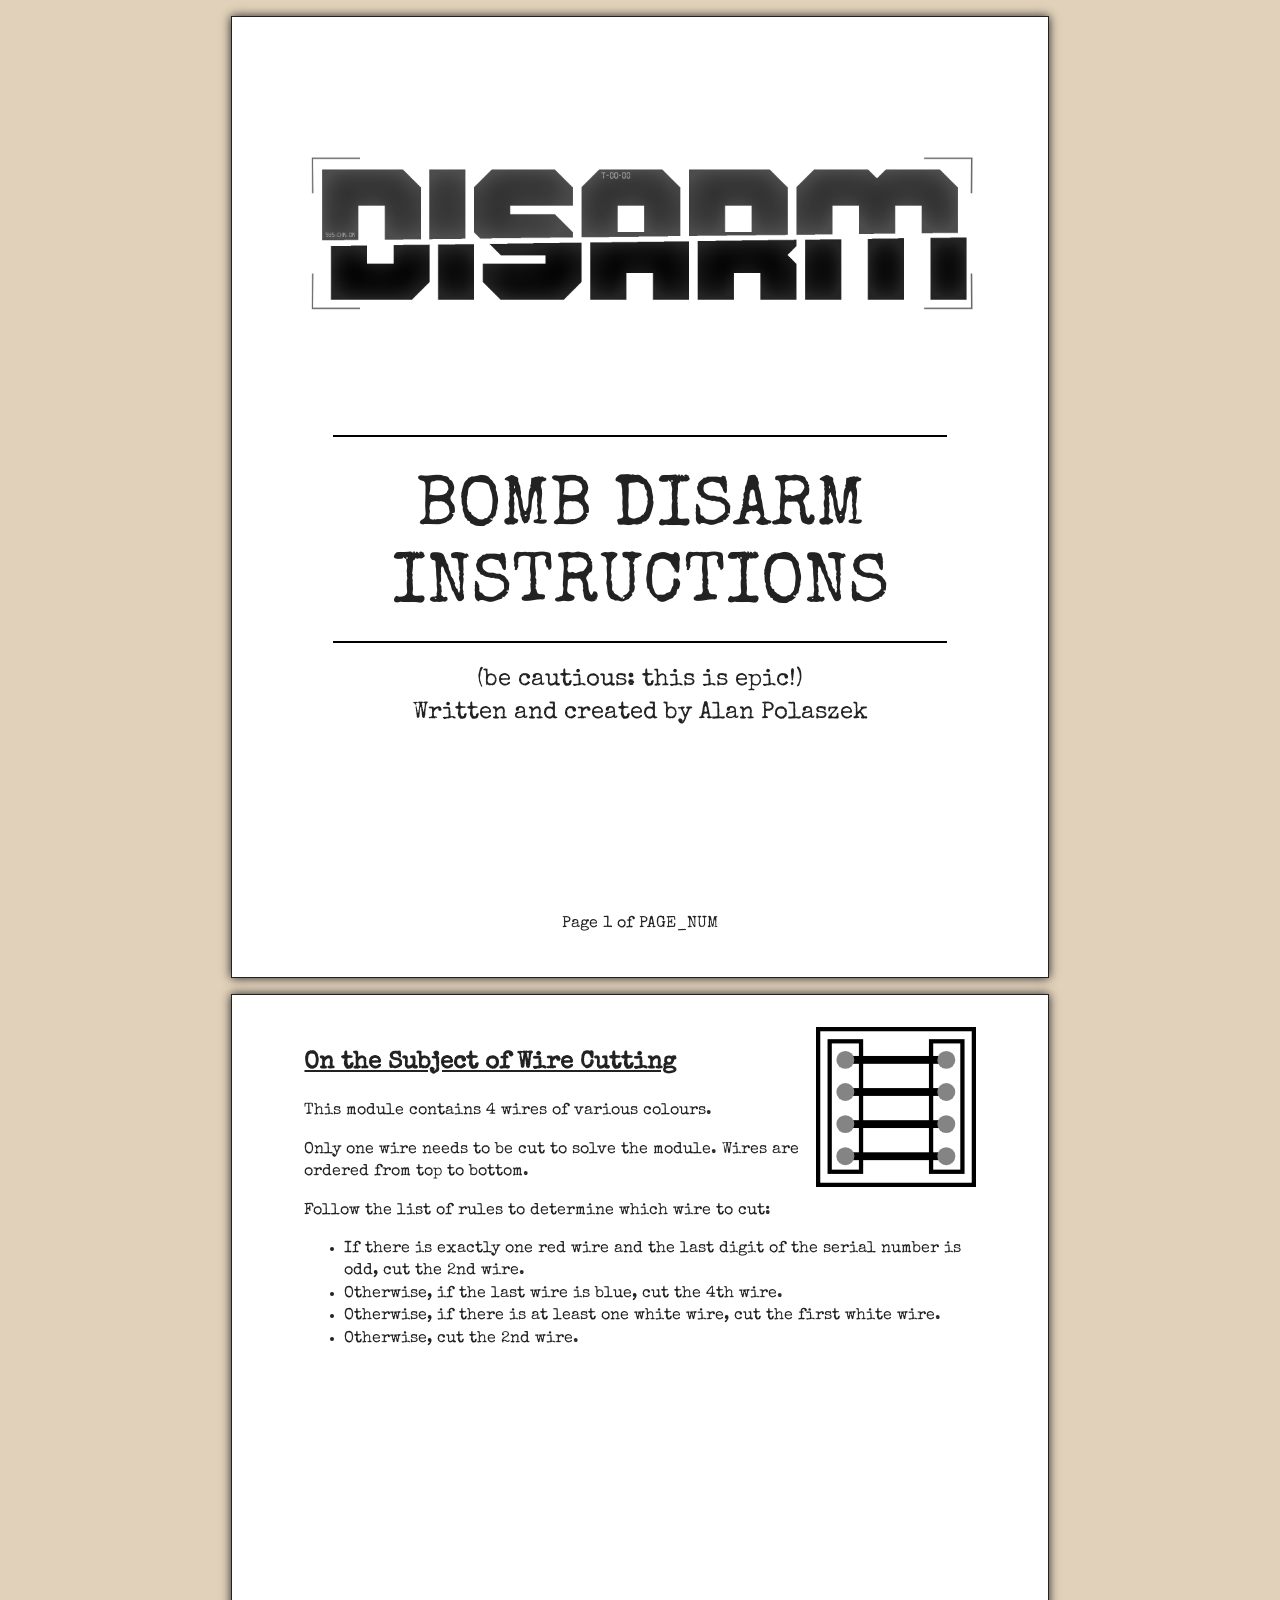
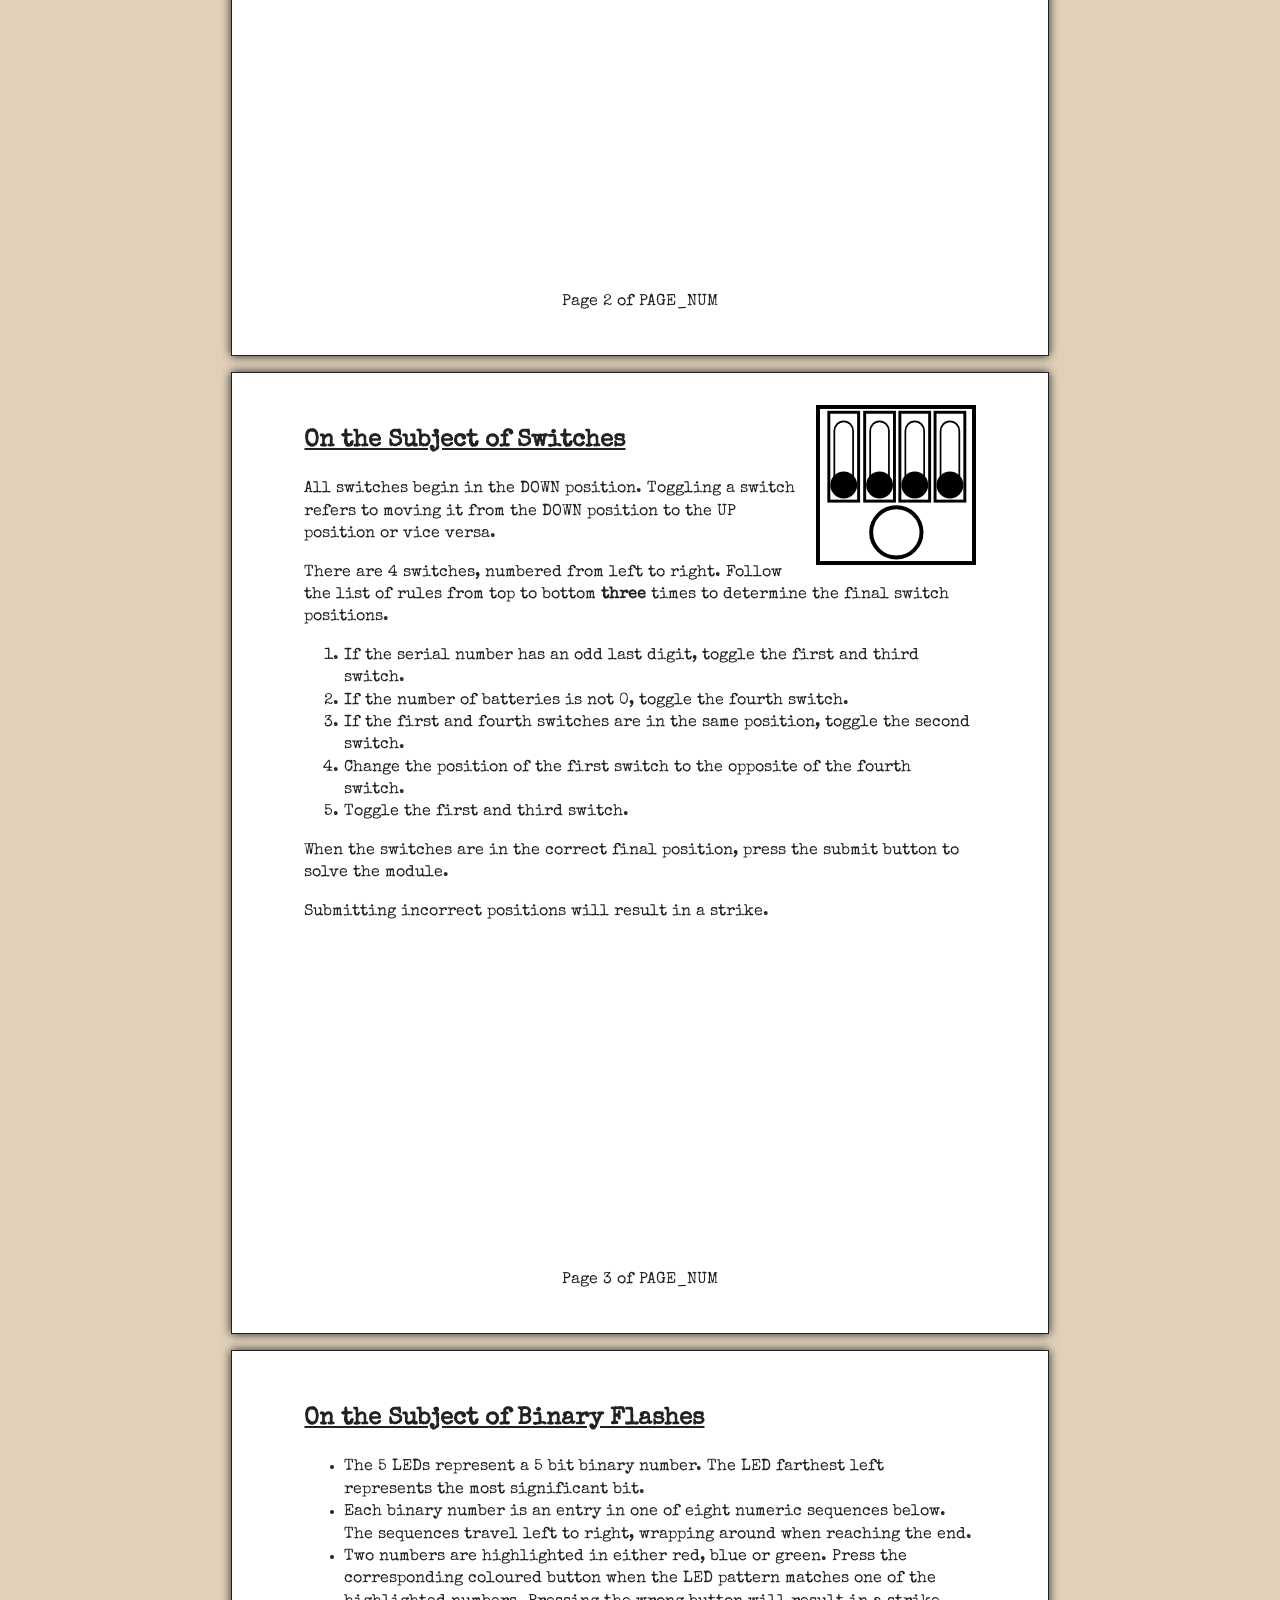
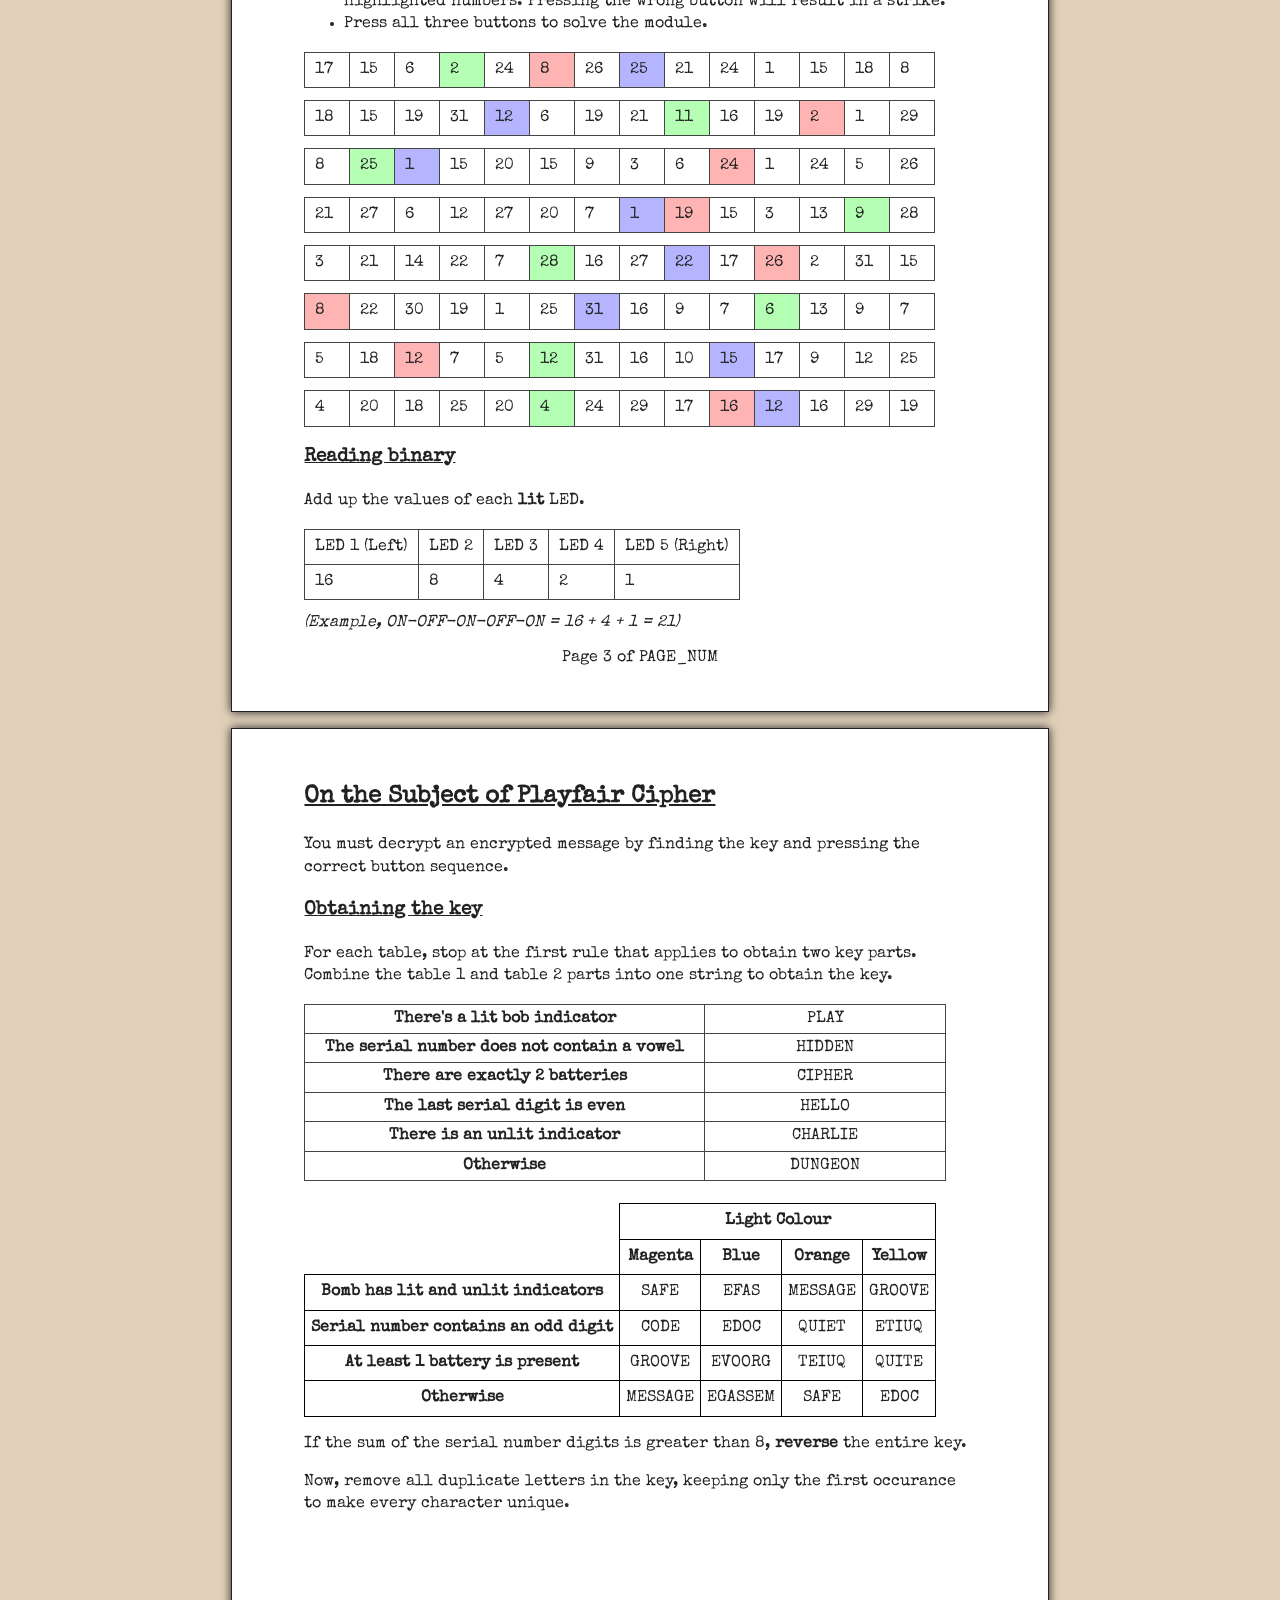
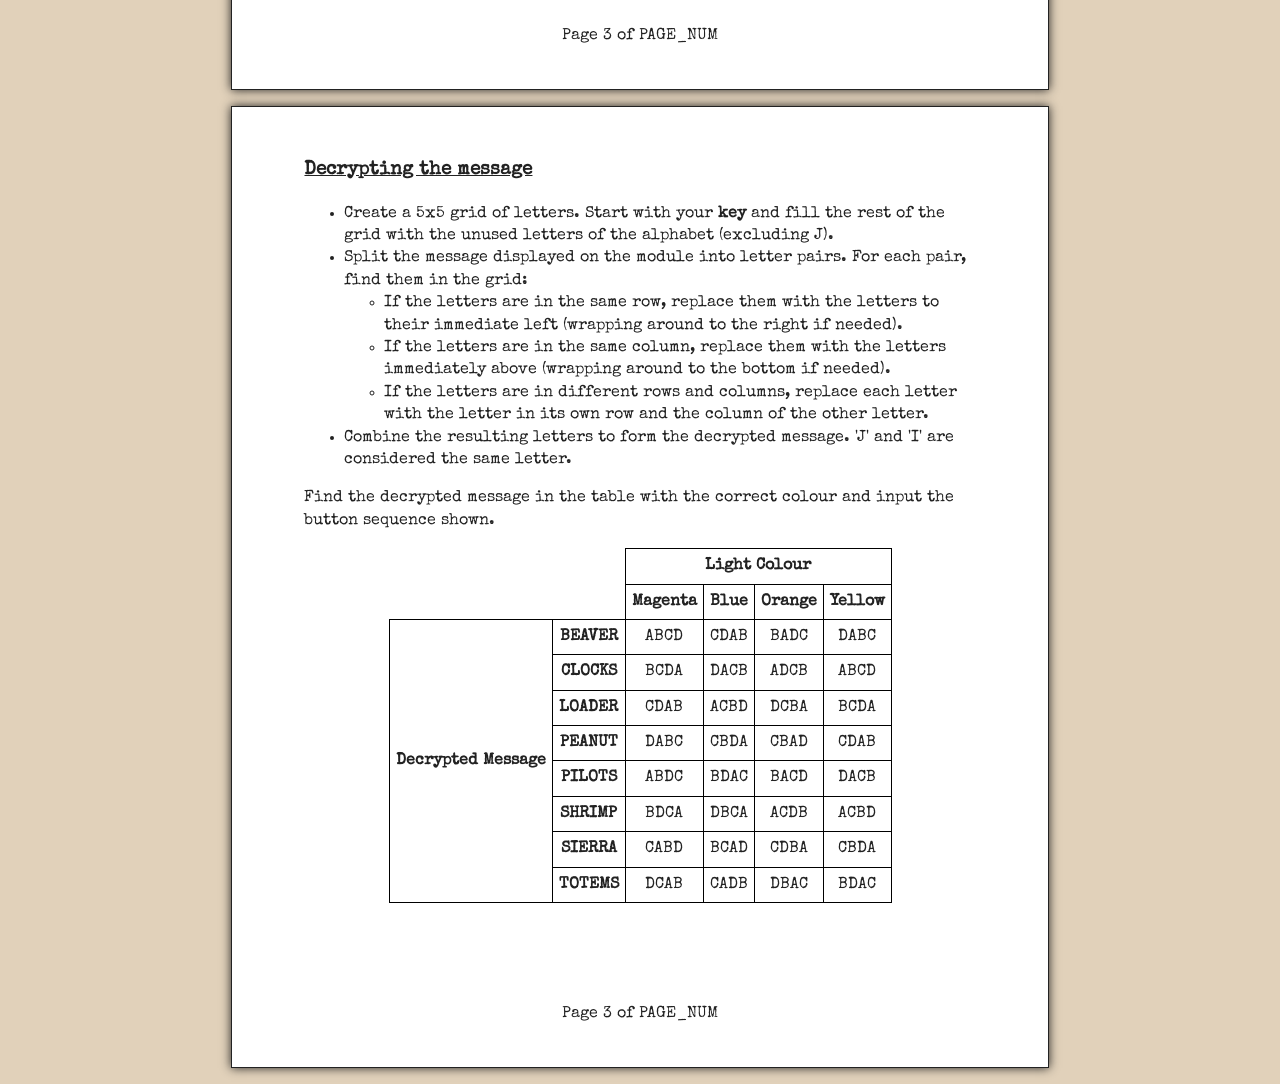
==== commit 48dcf2f3: "added playfair" ====
--- a/disarm/index.html
+++ b/disarm/index.html
@@ -98,5 +98,182 @@
         </div>
         <div class="page-footer relative-footer">Page 3 of PAGE_NUM</div>
     </div>
+    <div class="page" id="playfair-page">
+        <div class="page-content">
+            <!-- <img src="SVGs/Switches.svg" class="diagram" -->
+            <h2>On the Subject of Playfair Cipher</h2>
+
+            <p>You must decrypt an encrypted message by finding the key and pressing the correct button sequence.</p>
+            <h3>Obtaining the key</h3>
+            <p>For each table, stop at the first rule that applies to obtain two key parts. Combine the table 1 and table 2 parts into one string
+                to obtain the key.
+            </p>
+
+            <table class="playfair-table-1">
+                <tr>
+                    <th>There's a lit bob indicator</th>
+                    <td>PLAY</td>
+                </tr>
+                <tr>
+                    <th>The serial number does not contain a vowel</th>
+                    <td>HIDDEN</td>
+                </tr>
+                <tr>
+                    <th>There are exactly 2 batteries</th>
+                    <td>CIPHER</td>
+                </tr>
+                <tr>
+                    <th>The last serial digit is even</th>
+                    <td>HELLO</td>
+                </tr>
+                <tr>
+                    <th>There is an unlit indicator</th>
+                    <td>CHARLIE</td>
+                </tr>
+                <tr>
+                    <th>Otherwise</th>
+                    <td>DUNGEON</td>
+                </tr>
+            </table>
+            <br>
+
+            <table class="centered-text">
+                <tr>
+                    <td class="no-border"></td>
+                    <th colspan="4">Light Colour</th>
+                </tr>
+                <tr>
+                    <td class="no-border"></td>
+                    <th>Magenta</th>
+                    <th>Blue</th>
+                    <th>Orange</th>
+                    <th>Yellow</th>
+                </tr>
+                <tr>
+                    <th>Bomb has lit and unlit indicators</th>
+                    <td>SAFE</td>
+                    <td>EFAS</td>
+                    <td>MESSAGE</td>
+                    <td>GROOVE</td>
+                </tr>
+                <tr>
+                    <th>Serial number contains an odd digit</th>
+                    <td>CODE</td>
+                    <td>EDOC</td>
+                    <td>QUIET</td>
+                    <td>ETIUQ</td>
+                </tr>
+                <tr>
+                    <th>At least 1 battery is present</th>
+                    <td>GROOVE</td>
+                    <td>EVOORG</td>
+                    <td>TEIUQ</td>
+                    <td>QUITE</td>
+                </tr>
+                <tr>
+                    <th>Otherwise</th>
+                    <td>MESSAGE</td>
+                    <td>EGASSEM</td>
+                    <td>SAFE</td>
+                    <td>EDOC</td>
+                </tr>
+            </table>
+
+            <p>If the sum of the serial number digits is greater than 8, <b>reverse</b> the entire key.</p>
+            <p>Now, remove all duplicate letters in the key, keeping only the first occurance to make every character unique.</p>
+        </div>
+        <div class="page-footer relative-footer">Page 3 of PAGE_NUM</div>
+    </div>
+        <div class="page" id="playfair-page">
+        <div class="page-content">
+            <h3>Decrypting the message </h3>
+            <ul>
+                <li>Create a 5x5 grid of letters. Start with your <b>key</b> and fill the rest of the grid with the unused
+                letters of the alphabet (excluding J). </li>
+                <li>Split the message displayed on the module into letter pairs. For each pair, find them in the grid: </li>
+                <ul>
+                    <li>If the letters are in the same row, replace them with the letters to their immediate left (wrapping around to the right if needed).</li>
+                    <li>If the letters are in the same column, replace them with the letters immediately above (wrapping around to the bottom if needed).</li>
+                    <li>If the letters are in different rows and columns, replace each letter with the letter in its own row and the column of the other letter.</li>
+                </ul>
+                <li>Combine the resulting letters to form the decrypted message. 'J' and 'I' are considered the same letter.</li>
+            </ul>
+
+            <p>Find the decrypted message in the table with the correct colour and input the button sequence shown.</p>
+            <table class="centered-table centered-text">
+                    <tr>
+                        <td class="no-border"></td>
+                        <td class="no-border"></td>
+                        <th colspan="4">Light Colour</th>
+                    </tr>
+                    <tr>
+                        <td class="no-border"></td>
+                        <td class="no-border"></td>
+                        <th>Magenta</th>
+                        <th>Blue</th>
+                        <th>Orange</th>
+                        <th>Yellow</th>
+                    </tr>
+                    <tr>
+                        <th rowspan="8">Decrypted Message</th>
+                        <th>BEAVER</th>
+                        <td>ABCD</td>
+                        <td>CDAB</td>
+                        <td>BADC</td>
+                        <td>DABC</td>
+                    </tr>
+                    <tr>
+                        <th>CLOCKS</th>
+                        <td>BCDA</td>
+                        <td>DACB</td>
+                        <td>ADCB</td>
+                        <td>ABCD</td>
+                    </tr>
+                    <tr>
+                        <th>LOADER</th>
+                        <td>CDAB</td>
+                        <td>ACBD</td>
+                        <td>DCBA</td>
+                        <td>BCDA</td>
+                    </tr>
+                    <tr>
+                        <th>PEANUT</th>
+                        <td>DABC</td>
+                        <td>CBDA</td>
+                        <td>CBAD</td>
+                        <td>CDAB</td>
+                    </tr>
+                    <tr>
+                        <th>PILOTS</th>
+                        <td>ABDC</td>
+                        <td>BDAC</td>
+                        <td>BACD</td>
+                        <td>DACB</td>
+                    </tr>
+                    <tr>
+                        <th>SHRIMP</th>
+                        <td>BDCA</td>
+                        <td>DBCA</td>
+                        <td>ACDB</td>
+                        <td>ACBD</td>
+                    </tr>
+                    <tr>
+                        <th>SIERRA</th>
+                        <td>CABD</td>
+                        <td>BCAD</td>
+                        <td>CDBA</td>
+                        <td>CBDA</td>
+                    </tr>
+                    <tr>
+                        <th>TOTEMS</th>
+                        <td>DCAB</td>
+                        <td>CADB</td>
+                        <td>DBAC</td>
+                        <td>BDAC</td>
+                    </tr>
+                </table>
+        </div>
+        <div class="page-footer relative-footer">Page 3 of PAGE_NUM</div>
+    </div>
 </body>
 </html>
--- a/disarm/main.css
+++ b/disarm/main.css
@@ -69,6 +69,13 @@
     border: 1px solid black;
     border-collapse: collapse;
  }
+ table th, td {
+    padding: 6px;
+    text-align: left;
+ }
+ table {
+    border: none;
+ }
 
  .diagram {
     float: right;
@@ -96,4 +103,26 @@
   }
   .blue {
     background-color: rgb(180, 180, 255);
-  }+  }
+
+.playfair-table-1 table {
+    border-collapse: collapse;
+    text-align: center;
+    margin-bottom: 12px;
+    margin: 0px auto;
+}
+.playfair-table-1 td, .playfair-table-1 th {
+    text-align: center;
+    border: 1px solid #444;
+    padding: 3px 20px;
+    min-width: 200px;
+}
+.centered-text td, .centered-text th {
+    text-align: center;
+}
+.centered-table{
+    margin: 0px auto;
+}
+.no-border, .no-border td, .no-border th {
+    border: none;
+}
